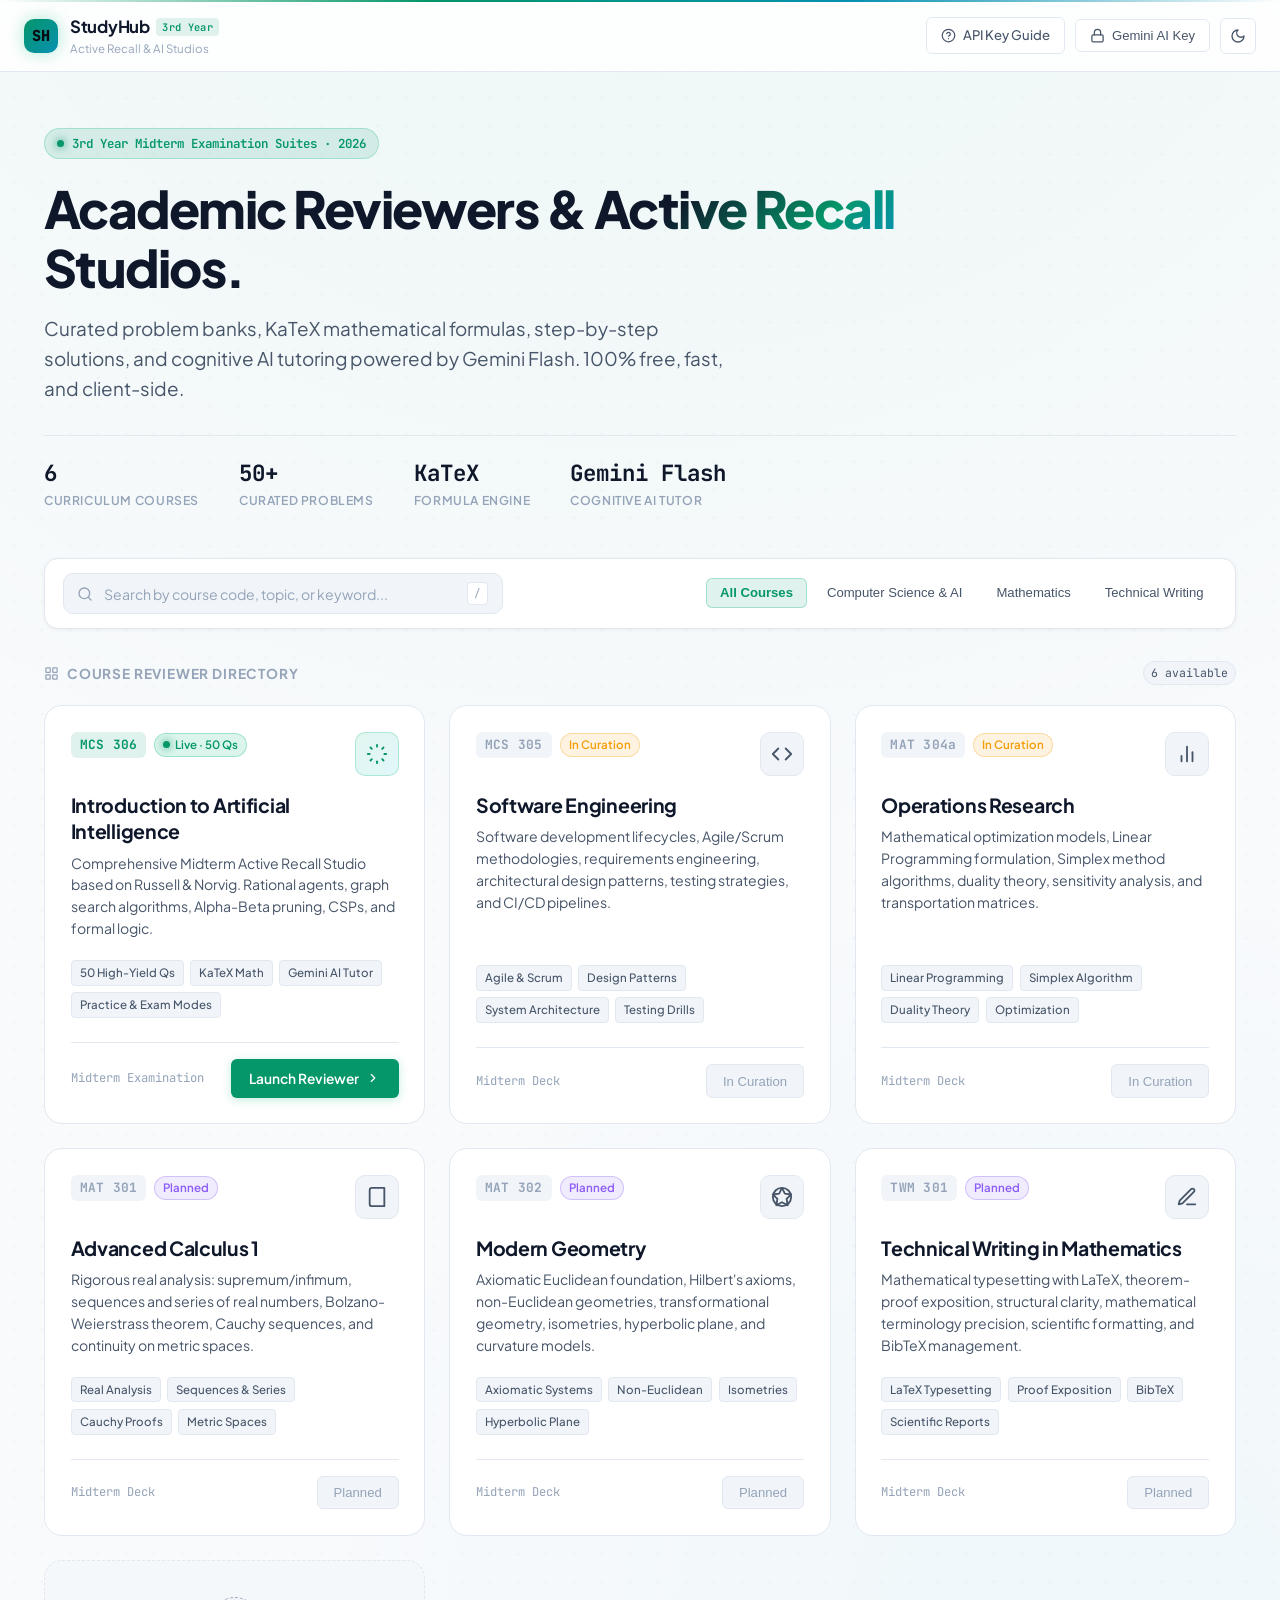
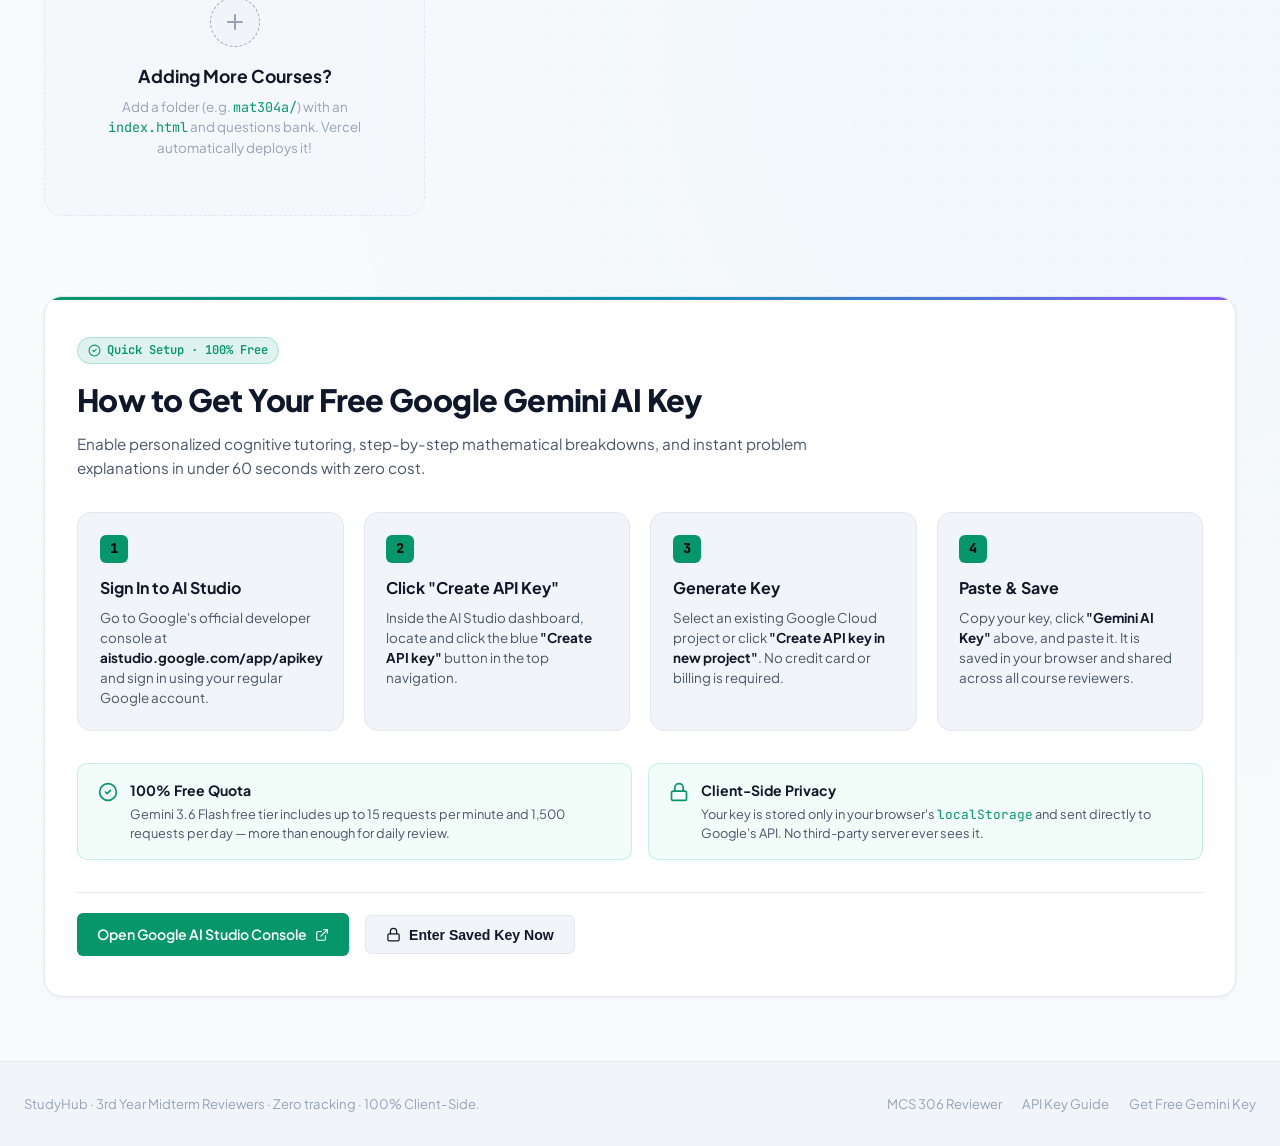
==== index.html @ da6b6a69 "feat: add Gemini API key guide to hub, update courses to MCS 305, MAT 304a, MAT 301, MAT 302, and TW" ====
<!DOCTYPE html>
<html lang="en">
<head>
  <meta charset="UTF-8">
  <meta name="viewport" content="width=device-width, initial-scale=1.0">
  <meta name="description" content="StudyHub — 3rd Year Academic Reviewers & Active Recall Studios. Curated question banks, KaTeX math typesetting, and AI study tutoring for university midterms.">
  <title>StudyHub · 3rd Year Midterm Reviewers & Active Recall Studios</title>

  <!-- Google Fonts Preconnect -->
  <link rel="preconnect" href="https://fonts.googleapis.com">
  <link rel="preconnect" href="https://fonts.gstatic.com" crossorigin>
  <link href="https://fonts.googleapis.com/css2?family=JetBrains+Mono:ital,wght@0,400;0,500;0,600;0,700;1,400&family=Plus+Jakarta+Sans:ital,wght@0,300;0,400;0,500;0,600;0,700;0,800;1,400;1,600&display=swap" rel="stylesheet">

  <!-- Hub Stylesheet -->
  <link rel="stylesheet" href="hub.css">
</head>
<body>

  <!-- Sticky Global Navigation -->
  <header class="site-header" role="banner">
    <div class="header-container">
      <a href="./" class="brand" aria-label="StudyHub Home">
        <div class="brand-icon">SH</div>
        <div class="brand-info">
          <span class="brand-name">
            StudyHub
            <span class="brand-tag">3rd Year</span>
          </span>
          <span class="brand-sub">Active Recall &amp; AI Studios</span>
        </div>
      </a>

      <div class="header-actions">
        <a href="#api-guide" class="btn-header" title="How to get a free Google Gemini API Key">
          <svg width="15" height="15" viewBox="0 0 24 24" fill="none" stroke="currentColor" stroke-width="2" stroke-linecap="round" stroke-linejoin="round" aria-hidden="true"><circle cx="12" cy="12" r="10"/><path d="M9.09 9a3 3 0 0 1 5.83 1c0 2-3 3-3 3"/><line x1="12" y1="17" x2="12.01" y2="17"/></svg>
          <span>API Key Guide</span>
        </a>

        <button type="button" id="btn-open-api-modal" class="btn-header" title="Configure Gemini AI Key">
          <svg width="15" height="15" viewBox="0 0 24 24" fill="none" stroke="currentColor" stroke-width="2" stroke-linecap="round" stroke-linejoin="round" aria-hidden="true"><rect width="18" height="11" x="3" y="11" rx="2" ry="2"/><path d="M7 11V7a5 5 0 0 1 10 0v4"/></svg>
          <span>Gemini AI Key</span>
        </button>

        <button type="button" id="btn-theme-toggle" class="theme-toggle-btn" aria-label="Toggle visual theme" title="Toggle visual theme">
          <svg class="icon-sun" width="16" height="16" viewBox="0 0 24 24" fill="none" stroke="currentColor" stroke-width="2" stroke-linecap="round" stroke-linejoin="round" aria-hidden="true">
            <circle cx="12" cy="12" r="4"/><path d="M12 2v2"/><path d="M12 20v2"/><path d="m4.93 4.93 1.41 1.41"/><path d="m17.66 17.66 1.41 1.41"/><path d="M2 12h2"/><path d="M20 12h2"/><path d="m6.34 17.66-1.41 1.41"/><path d="m19.07 4.93-1.41 1.41"/>
          </svg>
          <svg class="icon-moon" width="16" height="16" viewBox="0 0 24 24" fill="none" stroke="currentColor" stroke-width="2" stroke-linecap="round" stroke-linejoin="round" aria-hidden="true">
            <path d="M12 3a6 6 0 0 0 9 9 9 9 0 1 1-9-9Z"/>
          </svg>
        </button>
      </div>
    </div>
  </header>

  <!-- Hero Section -->
  <section class="hero-section" aria-labelledby="hero-heading">
    <div class="hero-banner">
      <span class="pulse-dot" aria-hidden="true"></span>
      <span>3rd Year Midterm Examination Suites · 2026</span>
    </div>
    <h1 id="hero-heading" class="hero-title">
      Academic Reviewers &amp; <span class="gradient-text">Active Recall</span> Studios.
    </h1>
    <p class="hero-subtitle">
      Curated problem banks, KaTeX mathematical formulas, step-by-step solutions, and cognitive AI tutoring powered by Gemini Flash. 100% free, fast, and client-side.
    </p>

    <!-- Metrics Strip -->
    <div class="metrics-strip">
      <div class="metric-item">
        <span class="metric-value">6</span>
        <span class="metric-label">Curriculum Courses</span>
      </div>
      <div class="metric-item">
        <span class="metric-value">50+</span>
        <span class="metric-label">Curated Problems</span>
      </div>
      <div class="metric-item">
        <span class="metric-value">KaTeX</span>
        <span class="metric-label">Formula Engine</span>
      </div>
      <div class="metric-item">
        <span class="metric-value">Gemini Flash</span>
        <span class="metric-label">Cognitive AI Tutor</span>
      </div>
    </div>
  </section>

  <!-- Search & Category Filter Toolbar -->
  <section class="toolbar-section" aria-label="Search and filter courses">
    <div class="toolbar-card">
      <div class="search-box">
        <svg class="search-icon" width="16" height="16" viewBox="0 0 24 24" fill="none" stroke="currentColor" stroke-width="2" stroke-linecap="round" stroke-linejoin="round" aria-hidden="true"><circle cx="11" cy="11" r="8"/><path d="m21 21-4.3-4.3"/></svg>
        <input type="text" id="hub-search-input" class="search-input" placeholder="Search by course code, topic, or keyword..." aria-label="Search reviewers">
        <kbd class="search-shortcut" title="Press / to focus search">/</kbd>
      </div>

      <div class="category-pills" role="tablist" aria-label="Filter courses by curriculum">
        <button type="button" class="category-btn active" data-category="all">All Courses</button>
        <button type="button" class="category-btn" data-category="cs">Computer Science &amp; AI</button>
        <button type="button" class="category-btn" data-category="math">Mathematics</button>
        <button type="button" class="category-btn" data-category="writing">Technical Writing</button>
      </div>
    </div>
  </section>

  <!-- Courses Grid Section -->
  <main class="courses-section" id="courses-container" aria-label="Course Reviewers">
    <div class="section-label-row">
      <span class="section-label">
        <svg width="15" height="15" viewBox="0 0 24 24" fill="none" stroke="currentColor" stroke-width="2" stroke-linecap="round" stroke-linejoin="round" aria-hidden="true"><rect width="7" height="7" x="3" y="3" rx="1"/><rect width="7" height="7" x="14" y="3" rx="1"/><rect width="7" height="7" x="14" y="14" rx="1"/><rect width="7" height="7" x="3" y="14" rx="1"/></svg>
        Course Reviewer Directory
      </span>
      <span id="visible-courses-count" class="course-count-badge">6 available</span>
    </div>

    <div class="courses-grid">
      
      <!-- Card 1: MCS 306 (LIVE & READY) -->
      <article class="course-card active-course" 
               data-course-id="mcs306" 
               data-code="MCS 306" 
               data-title="Introduction to Artificial Intelligence" 
               data-tags="ai agents search heuristics alpha-beta adversarial csp logic proposition first-order resolution katex gemini flash" 
               data-category="cs">
        <div class="card-top">
          <div class="course-badge-wrap">
            <span class="course-code-pill">MCS 306</span>
            <span class="status-badge live">
              <span class="pulse-dot" aria-hidden="true"></span>
              Live · 50 Qs
            </span>
          </div>
          <div class="card-icon-box" aria-hidden="true">
            <svg width="22" height="22" viewBox="0 0 24 24" fill="none" stroke="currentColor" stroke-width="2" stroke-linecap="round" stroke-linejoin="round"><path d="M12 2v2"/><path d="M12 20v2"/><path d="m4.93 4.93 1.41 1.41"/><path d="m17.66 17.66 1.41 1.41"/><path d="M2 12h2"/><path d="M20 12h2"/><path d="m6.34 17.66-1.41 1.41"/><path d="m19.07 4.93-1.41 1.41"/></svg>
          </div>
        </div>

        <h2 class="card-title">Introduction to Artificial Intelligence</h2>
        <p class="card-desc">
          Comprehensive Midterm Active Recall Studio based on Russell &amp; Norvig. Rational agents, graph search algorithms, Alpha-Beta pruning, CSPs, and formal logic.
        </p>

        <div class="card-feature-tags">
          <span class="tag-pill">50 High-Yield Qs</span>
          <span class="tag-pill">KaTeX Math</span>
          <span class="tag-pill">Gemini AI Tutor</span>
          <span class="tag-pill">Practice &amp; Exam Modes</span>
        </div>

        <div class="card-footer">
          <span class="card-meta-stat">Midterm Examination</span>
          <a href="./mcs306/" class="btn-launch" title="Launch MCS 306 Midterm Reviewer">
            <span>Launch Reviewer</span>
            <svg width="14" height="14" viewBox="0 0 24 24" fill="none" stroke="currentColor" stroke-width="2" stroke-linecap="round" stroke-linejoin="round" aria-hidden="true"><path d="m9 18 6-6-6-6"/></svg>
          </a>
        </div>
      </article>

      <!-- Card 2: MCS 305 (IN CURATION) -->
      <article class="course-card" 
               data-course-id="mcs305" 
               data-code="MCS 305" 
               data-title="Software Engineering" 
               data-tags="software engineering agile scrum sdlc design patterns solid mvc clean architecture automated testing ci cd" 
               data-category="cs">
        <div class="card-top">
          <div class="course-badge-wrap">
            <span class="course-code-pill upcoming">MCS 305</span>
            <span class="status-badge in-progress">In Curation</span>
          </div>
          <div class="card-icon-box" aria-hidden="true">
            <svg width="22" height="22" viewBox="0 0 24 24" fill="none" stroke="currentColor" stroke-width="2" stroke-linecap="round" stroke-linejoin="round"><path d="M16 18l6-6-6-6"/><path d="M8 6l-6 6 6 6"/></svg>
          </div>
        </div>

        <h2 class="card-title">Software Engineering</h2>
        <p class="card-desc">
          Software development lifecycles, Agile/Scrum methodologies, requirements engineering, architectural design patterns, testing strategies, and CI/CD pipelines.
        </p>

        <div class="card-feature-tags">
          <span class="tag-pill">Agile &amp; Scrum</span>
          <span class="tag-pill">Design Patterns</span>
          <span class="tag-pill">System Architecture</span>
          <span class="tag-pill">Testing Drills</span>
        </div>

        <div class="card-footer">
          <span class="card-meta-stat">Midterm Deck</span>
          <button type="button" class="btn-disabled" disabled aria-disabled="true">
            <span>In Curation</span>
          </button>
        </div>
      </article>

      <!-- Card 3: MAT 304a (IN CURATION) -->
      <article class="course-card" 
               data-course-id="mat304a" 
               data-code="MAT 304a" 
               data-title="Operations Research" 
               data-tags="operations research linear programming simplex method duality sensitivity analysis transportation assignment optimization" 
               data-category="math">
        <div class="card-top">
          <div class="course-badge-wrap">
            <span class="course-code-pill upcoming">MAT 304a</span>
            <span class="status-badge in-progress">In Curation</span>
          </div>
          <div class="card-icon-box" aria-hidden="true">
            <svg width="22" height="22" viewBox="0 0 24 24" fill="none" stroke="currentColor" stroke-width="2" stroke-linecap="round" stroke-linejoin="round"><line x1="18" y1="20" x2="18" y2="10"/><line x1="12" y1="20" x2="12" y2="4"/><line x1="6" y1="20" x2="6" y2="14"/></svg>
          </div>
        </div>

        <h2 class="card-title">Operations Research</h2>
        <p class="card-desc">
          Mathematical optimization models, Linear Programming formulation, Simplex method algorithms, duality theory, sensitivity analysis, and transportation matrices.
        </p>

        <div class="card-feature-tags">
          <span class="tag-pill">Linear Programming</span>
          <span class="tag-pill">Simplex Algorithm</span>
          <span class="tag-pill">Duality Theory</span>
          <span class="tag-pill">Optimization</span>
        </div>

        <div class="card-footer">
          <span class="card-meta-stat">Midterm Deck</span>
          <button type="button" class="btn-disabled" disabled aria-disabled="true">
            <span>In Curation</span>
          </button>
        </div>
      </article>

      <!-- Card 4: MAT 301 (PLANNED) -->
      <article class="course-card" 
               data-course-id="mat301" 
               data-code="MAT 301" 
               data-title="Advanced Calculus 1" 
               data-tags="advanced calculus real analysis sequences series supremum infimum bolzano weierstrass cauchy limits continuity metric spaces" 
               data-category="math">
        <div class="card-top">
          <div class="course-badge-wrap">
            <span class="course-code-pill upcoming">MAT 301</span>
            <span class="status-badge planned">Planned</span>
          </div>
          <div class="card-icon-box" aria-hidden="true">
            <svg width="22" height="22" viewBox="0 0 24 24" fill="none" stroke="currentColor" stroke-width="2" stroke-linecap="round" stroke-linejoin="round"><path d="M4 19.5v-15A2.5 2.5 0 0 1 6.5 2H20v20H6.5a2.5 2.5 0 0 1-2.5-2.5Z"/></svg>
          </div>
        </div>

        <h2 class="card-title">Advanced Calculus 1</h2>
        <p class="card-desc">
          Rigorous real analysis: supremum/infimum, sequences and series of real numbers, Bolzano-Weierstrass theorem, Cauchy sequences, and continuity on metric spaces.
        </p>

        <div class="card-feature-tags">
          <span class="tag-pill">Real Analysis</span>
          <span class="tag-pill">Sequences &amp; Series</span>
          <span class="tag-pill">Cauchy Proofs</span>
          <span class="tag-pill">Metric Spaces</span>
        </div>

        <div class="card-footer">
          <span class="card-meta-stat">Midterm Deck</span>
          <button type="button" class="btn-disabled" disabled aria-disabled="true">
            <span>Planned</span>
          </button>
        </div>
      </article>

      <!-- Card 5: MAT 302 (PLANNED) -->
      <article class="course-card" 
               data-course-id="mat302" 
               data-code="MAT 302" 
               data-title="Modern Geometry" 
               data-tags="modern geometry euclidean non-euclidean hilbert axioms isometries transformational geometry hyperbolic curvature" 
               data-category="math">
        <div class="card-top">
          <div class="course-badge-wrap">
            <span class="course-code-pill upcoming">MAT 302</span>
            <span class="status-badge planned">Planned</span>
          </div>
          <div class="card-icon-box" aria-hidden="true">
            <svg width="22" height="22" viewBox="0 0 24 24" fill="none" stroke="currentColor" stroke-width="2" stroke-linecap="round" stroke-linejoin="round"><circle cx="12" cy="12" r="10"/><polygon points="12 2 15.09 8.26 22 9.27 17 14.14 18.18 21.02 12 17.77 5.82 21.02 7 14.14 2 9.27 8.91 8.26 12 2"/></svg>
          </div>
        </div>

        <h2 class="card-title">Modern Geometry</h2>
        <p class="card-desc">
          Axiomatic Euclidean foundation, Hilbert's axioms, non-Euclidean geometries, transformational geometry, isometries, hyperbolic plane, and curvature models.
        </p>

        <div class="card-feature-tags">
          <span class="tag-pill">Axiomatic Systems</span>
          <span class="tag-pill">Non-Euclidean</span>
          <span class="tag-pill">Isometries</span>
          <span class="tag-pill">Hyperbolic Plane</span>
        </div>

        <div class="card-footer">
          <span class="card-meta-stat">Midterm Deck</span>
          <button type="button" class="btn-disabled" disabled aria-disabled="true">
            <span>Planned</span>
          </button>
        </div>
      </article>

      <!-- Card 6: TWM 301 (PLANNED) -->
      <article class="course-card" 
               data-course-id="twm301" 
               data-code="TWM 301" 
               data-title="Technical Writing in Mathematics" 
               data-tags="technical writing mathematics latex typesetting bibtex theorem lemma proofs academic publishing scientific papers" 
               data-category="writing">
        <div class="card-top">
          <div class="course-badge-wrap">
            <span class="course-code-pill upcoming">TWM 301</span>
            <span class="status-badge planned">Planned</span>
          </div>
          <div class="card-icon-box" aria-hidden="true">
            <svg width="22" height="22" viewBox="0 0 24 24" fill="none" stroke="currentColor" stroke-width="2" stroke-linecap="round" stroke-linejoin="round"><path d="M12 20h9"/><path d="M16.5 3.5a2.121 2.121 0 0 1 3 3L7 19l-4 1 1-4L16.5 3.5z"/></svg>
          </div>
        </div>

        <h2 class="card-title">Technical Writing in Mathematics</h2>
        <p class="card-desc">
          Mathematical typesetting with LaTeX, theorem-proof exposition, structural clarity, mathematical terminology precision, scientific formatting, and BibTeX management.
        </p>

        <div class="card-feature-tags">
          <span class="tag-pill">LaTeX Typesetting</span>
          <span class="tag-pill">Proof Exposition</span>
          <span class="tag-pill">BibTeX</span>
          <span class="tag-pill">Scientific Reports</span>
        </div>

        <div class="card-footer">
          <span class="card-meta-stat">Midterm Deck</span>
          <button type="button" class="btn-disabled" disabled aria-disabled="true">
            <span>Planned</span>
          </button>
        </div>
      </article>

      <!-- Card 7: Add Course helper -->
      <aside class="course-card contribute-card" aria-label="Add courses information">
        <div class="contribute-icon">
          <svg width="24" height="24" viewBox="0 0 24 24" fill="none" stroke="currentColor" stroke-width="2" stroke-linecap="round" stroke-linejoin="round" aria-hidden="true"><path d="M12 5v14"/><path d="M5 12h14"/></svg>
        </div>
        <h2 class="contribute-title">Adding More Courses?</h2>
        <p class="contribute-text">
          Add a folder (e.g. <code style="font-family: var(--font-mono); color: var(--accent-teal);">mat304a/</code>) with an <code style="font-family: var(--font-mono); color: var(--accent-teal);">index.html</code> and questions bank. Vercel automatically deploys it!
        </p>
      </aside>

    </div>
  </main>

  <!-- ======================================================================
       API Key Guide Section on Hub
       ====================================================================== -->
  <section class="api-guide-section" id="api-guide" aria-labelledby="api-guide-heading">
    <div class="guide-banner-card">
      <div class="guide-header-block">
        <span class="guide-badge-pill">
          <svg width="13" height="13" viewBox="0 0 24 24" fill="none" stroke="currentColor" stroke-width="2" stroke-linecap="round" stroke-linejoin="round" aria-hidden="true"><circle cx="12" cy="12" r="10"/><path d="m9 12 2 2 4-4"/></svg>
          Quick Setup · 100% Free
        </span>
        <h2 id="api-guide-heading" class="guide-title">
          How to Get Your Free Google Gemini AI Key
        </h2>
        <p class="guide-subtitle">
          Enable personalized cognitive tutoring, step-by-step mathematical breakdowns, and instant problem explanations in under 60 seconds with zero cost.
        </p>
      </div>

      <!-- Step Cards Grid -->
      <div class="guide-steps-grid">
        <div class="guide-step-card">
          <div class="guide-step-num">1</div>
          <h3 class="guide-step-heading">Sign In to AI Studio</h3>
          <p class="guide-step-desc">
            Go to Google's official developer console at <strong>aistudio.google.com/app/apikey</strong> and sign in using your regular Google account.
          </p>
        </div>

        <div class="guide-step-card">
          <div class="guide-step-num">2</div>
          <h3 class="guide-step-heading">Click "Create API Key"</h3>
          <p class="guide-step-desc">
            Inside the AI Studio dashboard, locate and click the blue <strong>"Create API key"</strong> button in the top navigation.
          </p>
        </div>

        <div class="guide-step-card">
          <div class="guide-step-num">3</div>
          <h3 class="guide-step-heading">Generate Key</h3>
          <p class="guide-step-desc">
            Select an existing Google Cloud project or click <strong>"Create API key in new project"</strong>. No credit card or billing is required.
          </p>
        </div>

        <div class="guide-step-card">
          <div class="guide-step-num">4</div>
          <h3 class="guide-step-heading">Paste &amp; Save</h3>
          <p class="guide-step-desc">
            Copy your key, click <strong>"Gemini AI Key"</strong> above, and paste it. It is saved in your browser and shared across all course reviewers.
          </p>
        </div>
      </div>

      <!-- Informational Callouts -->
      <div class="guide-callouts-grid">
        <div class="guide-callout-card">
          <div class="guide-callout-icon">
            <svg width="20" height="20" viewBox="0 0 24 24" fill="none" stroke="currentColor" stroke-width="2" stroke-linecap="round" stroke-linejoin="round" aria-hidden="true"><circle cx="12" cy="12" r="10"/><path d="m9 12 2 2 4-4"/></svg>
          </div>
          <div>
            <div class="guide-callout-title">100% Free Quota</div>
            <div class="guide-callout-text">Gemini 3.6 Flash free tier includes up to 15 requests per minute and 1,500 requests per day — more than enough for daily review.</div>
          </div>
        </div>

        <div class="guide-callout-card">
          <div class="guide-callout-icon">
            <svg width="20" height="20" viewBox="0 0 24 24" fill="none" stroke="currentColor" stroke-width="2" stroke-linecap="round" stroke-linejoin="round" aria-hidden="true"><rect width="18" height="11" x="3" y="11" rx="2" ry="2"/><path d="M7 11V7a5 5 0 0 1 10 0v4"/></svg>
          </div>
          <div>
            <div class="guide-callout-title">Client-Side Privacy</div>
            <div class="guide-callout-text">Your key is stored only in your browser's <code style="font-family: var(--font-mono); color: var(--accent-teal);">localStorage</code> and sent directly to Google's API. No third-party server ever sees it.</div>
          </div>
        </div>
      </div>

      <!-- Action Buttons -->
      <div class="guide-footer-actions">
        <a href="https://aistudio.google.com/app/apikey" target="_blank" rel="noopener noreferrer" class="btn-guide-primary">
          <span>Open Google AI Studio Console</span>
          <svg width="14" height="14" viewBox="0 0 24 24" fill="none" stroke="currentColor" stroke-width="2" stroke-linecap="round" stroke-linejoin="round" aria-hidden="true"><path d="M18 13v6a2 2 0 0 1-2 2H5a2 2 0 0 1-2-2V8a2 2 0 0 1 2-2h6"/><polyline points="15 3 21 3 21 9"/><line x1="10" y1="14" x2="21" y2="3"/></svg>
        </a>
        <button type="button" id="btn-open-api-from-guide" class="btn-guide-secondary">
          <svg width="15" height="15" viewBox="0 0 24 24" fill="none" stroke="currentColor" stroke-width="2" stroke-linecap="round" stroke-linejoin="round" aria-hidden="true"><rect width="18" height="11" x="3" y="11" rx="2" ry="2"/><path d="M7 11V7a5 5 0 0 1 10 0v4"/></svg>
          <span>Enter Saved Key Now</span>
        </button>
      </div>
    </div>
  </section>

  <!-- Shared Gemini API Key Modal -->
  <div id="api-setup-modal" class="modal-backdrop" role="dialog" aria-modal="true" aria-labelledby="modal-api-title" aria-hidden="true">
    <div class="modal-card">
      <div class="modal-header">
        <h3 id="modal-api-title" class="modal-title">
          <svg width="18" height="18" viewBox="0 0 24 24" fill="none" stroke="currentColor" stroke-width="2" stroke-linecap="round" stroke-linejoin="round" aria-hidden="true"><rect width="18" height="11" x="3" y="11" rx="2" ry="2"/><path d="M7 11V7a5 5 0 0 1 10 0v4"/></svg>
          Google Gemini AI Key Setup
        </h3>
        <button type="button" id="btn-close-api-modal" class="modal-close-btn" aria-label="Close modal">
          <svg width="18" height="18" viewBox="0 0 24 24" fill="none" stroke="currentColor" stroke-width="2" stroke-linecap="round" stroke-linejoin="round" aria-hidden="true"><path d="M18 6 6 18"/><path d="m6 6 12 12"/></svg>
        </button>
      </div>

      <div class="modal-body">
        <p>
          Configure your free Google Gemini API key once. It will be saved securely in your browser's local storage and used across all course reviewers on this site.
        </p>

        <div class="modal-note-box">
          <div class="modal-note-title">
            <svg width="15" height="15" viewBox="0 0 24 24" fill="none" stroke="currentColor" stroke-width="2" stroke-linecap="round" stroke-linejoin="round" aria-hidden="true"><path d="M12 2v20"/><path d="M17 5H9.5a3.5 3.5 0 0 0 0 7h5a3.5 3.5 0 0 1 0 7H6"/></svg>
            100% Free &amp; Client-Side
          </div>
          <p>
            Generate your free key in under a minute at <a href="https://aistudio.google.com/app/apikey" target="_blank" rel="noopener noreferrer" style="color: var(--accent-teal); text-decoration: underline;">Google AI Studio</a>. No credit card required. Free tier includes 1,500 requests per day.
          </p>
        </div>

        <div class="api-input-wrap">
          <label for="hub-api-key-input" class="api-label">Gemini API Key</label>
          <div class="api-field">
            <input type="password" id="hub-api-key-input" class="api-input" placeholder="Paste your Gemini API key..." autocomplete="off" spellcheck="false">
            <button type="button" id="btn-save-hub-key" class="btn-save-key">Save Key</button>
          </div>
        </div>
      </div>
    </div>
  </div>

  <!-- Toast Notification Container -->
  <div id="toast-container" class="toast-container" aria-live="polite" aria-atomic="true"></div>

  <!-- Hub Footer -->
  <footer class="site-footer" role="contentinfo">
    <div class="footer-container">
      <p class="footer-credits">
        StudyHub &middot; 3rd Year Midterm Reviewers &middot; Zero tracking &middot; 100% Client-Side.
      </p>
      <nav class="footer-links" aria-label="Footer Links">
        <a href="./mcs306/" class="footer-link">MCS 306 Reviewer</a>
        <a href="#api-guide" class="footer-link">API Key Guide</a>
        <a href="https://aistudio.google.com/app/apikey" target="_blank" rel="noopener noreferrer" class="footer-link">Get Free Gemini Key</a>
      </nav>
    </div>
  </footer>

  <!-- Hub Scripts -->
  <script src="hub.js"></script>
</body>
</html>
---- hub.css ----
/* ==========================================================================
   Academic Reviewer Hub — Design System & Stylesheet
   Architecture: Multi-Course Active Recall Portal
   Typography: Plus Jakarta Sans (UI) + JetBrains Mono (Codes & Metrics)
   ========================================================================== */

@import url('https://fonts.googleapis.com/css2?family=JetBrains+Mono:ital,wght@0,400;0,500;0,600;0,700;1,400&family=Plus+Jakarta+Sans:ital,wght@0,300;0,400;0,500;0,600;0,700;0,800;1,400;1,600&display=swap');

:root {
  /* Dark Theme (Default) */
  --bg-primary: #070A10;
  --bg-secondary: #0C101A;
  --surface-card: #0E1422;
  --surface-subtle: #131B2E;
  --surface-hover: #18233A;
  --surface-elevated: #162035;
  --surface-modal: #0E1422;
  
  --border-subtle: rgba(255, 255, 255, 0.08);
  --border-hover: rgba(16, 185, 129, 0.35);
  --border-active: #10B981;

  --text-primary: #F1F5F9;
  --text-secondary: #94A3B8;
  --text-muted: #64748B;
  --text-inverse: #070A10;

  --accent-teal: #10B981;
  --accent-teal-hover: #059669;
  --accent-teal-light: rgba(16, 185, 129, 0.12);
  --accent-cyan: #06B6D4;
  --accent-cyan-light: rgba(6, 182, 212, 0.12);
  --accent-amber: #F59E0B;
  --accent-amber-light: rgba(245, 158, 11, 0.12);
  --accent-purple: #8B5CF6;
  --accent-purple-light: rgba(139, 92, 246, 0.12);

  --font-body: 'Plus Jakarta Sans', system-ui, -apple-system, sans-serif;
  --font-mono: 'JetBrains Mono', monospace;

  --shadow-sm: 0 2px 8px rgba(0, 0, 0, 0.25);
  --shadow-md: 0 8px 24px rgba(0, 0, 0, 0.35);
  --shadow-lg: 0 16px 40px rgba(0, 0, 0, 0.45);
  --shadow-glow: 0 0 32px rgba(16, 185, 129, 0.18);

  --radius-sm: 6px;
  --radius-md: 10px;
  --radius-lg: 14px;
  --radius-xl: 18px;
  --radius-full: 9999px;

  --transition-fast: 150ms cubic-bezier(0.16, 1, 0.3, 1);
  --transition-normal: 240ms cubic-bezier(0.16, 1, 0.3, 1);
}

[data-theme="light"] {
  --bg-primary: #F8FAFC;
  --bg-secondary: #F1F5F9;
  --surface-card: #FFFFFF;
  --surface-subtle: #F1F5F9;
  --surface-hover: #E2E8F0;
  --surface-elevated: #FFFFFF;
  --surface-modal: #FFFFFF;

  --border-subtle: #E2E8F0;
  --border-hover: rgba(16, 185, 129, 0.5);
  --border-active: #059669;

  --text-primary: #0F172A;
  --text-secondary: #475569;
  --text-muted: #94A3B8;
  --text-inverse: #FFFFFF;

  --accent-teal: #059669;
  --accent-teal-hover: #047857;
  --accent-teal-light: rgba(5, 150, 105, 0.12);
  --accent-cyan: #0891B2;
  --accent-cyan-light: rgba(8, 145, 178, 0.12);

  --shadow-sm: 0 1px 4px rgba(0, 0, 0, 0.05);
  --shadow-md: 0 6px 18px rgba(15, 23, 42, 0.08);
  --shadow-lg: 0 16px 36px rgba(15, 23, 42, 0.12);
  --shadow-glow: 0 0 24px rgba(5, 150, 105, 0.12);
}

/* ==========================================================================
   Base Reset & Body
   ========================================================================== */
*, *::before, *::after {
  box-sizing: border-box;
  margin: 0;
  padding: 0;
}

html {
  font-size: 16px;
  scroll-behavior: smooth;
  -webkit-font-smoothing: antialiased;
  -moz-osx-font-smoothing: grayscale;
}

body {
  background-color: var(--bg-primary);
  color: var(--text-primary);
  font-family: var(--font-body);
  line-height: 1.55;
  min-height: 100vh;
  min-height: 100dvh;
  display: flex;
  flex-direction: column;
  position: relative;
  overflow-x: hidden;
  background-image: 
    radial-gradient(circle at 50% -15%, rgba(16, 185, 129, 0.07) 0%, transparent 40%),
    radial-gradient(circle at 85% 60%, rgba(6, 182, 212, 0.05) 0%, transparent 40%),
    radial-gradient(rgba(255, 255, 255, 0.035) 1px, transparent 1px);
  background-size: 100% 100%, 100% 100%, 28px 28px;
}

[data-theme="light"] body {
  background-image: 
    radial-gradient(circle at 50% -15%, rgba(16, 185, 129, 0.06) 0%, transparent 40%),
    radial-gradient(circle at 85% 60%, rgba(6, 182, 212, 0.04) 0%, transparent 40%),
    radial-gradient(rgba(15, 23, 42, 0.03) 1px, transparent 1px);
}

body::before {
  content: '';
  position: fixed;
  top: 0;
  left: 0;
  right: 0;
  height: 2px;
  background: linear-gradient(90deg, transparent, var(--accent-teal), var(--accent-cyan), transparent);
  z-index: 1000;
}

/* ==========================================================================
   Header & Navigation
   ========================================================================== */
.site-header {
  position: sticky;
  top: 0;
  z-index: 100;
  background: rgba(7, 10, 16, 0.82);
  backdrop-filter: blur(14px);
  -webkit-backdrop-filter: blur(14px);
  border-bottom: 1px solid var(--border-subtle);
  padding: 0.85rem 1.5rem;
  transition: background var(--transition-normal), border-color var(--transition-normal);
}

[data-theme="light"] .site-header {
  background: rgba(255, 255, 255, 0.85);
}

.header-container {
  max-width: 1240px;
  margin: 0 auto;
  display: flex;
  align-items: center;
  justify-content: space-between;
  gap: 1rem;
}

.brand {
  display: flex;
  align-items: center;
  gap: 0.75rem;
  text-decoration: none;
  color: var(--text-primary);
}

.brand-icon {
  width: 34px;
  height: 34px;
  border-radius: var(--radius-md);
  background: linear-gradient(135deg, var(--accent-teal), var(--accent-cyan));
  display: flex;
  align-items: center;
  justify-content: center;
  color: #070A10;
  font-weight: 800;
  font-family: var(--font-mono);
  font-size: 0.95rem;
  box-shadow: 0 0 16px rgba(16, 185, 129, 0.35);
  flex-shrink: 0;
}

.brand-info {
  display: flex;
  flex-direction: column;
}

.brand-name {
  font-weight: 700;
  font-size: 1.05rem;
  letter-spacing: -0.015em;
  display: flex;
  align-items: center;
  gap: 0.4rem;
}

.brand-tag {
  font-family: var(--font-mono);
  font-size: 0.65rem;
  padding: 1px 6px;
  border-radius: 4px;
  background: var(--accent-teal-light);
  color: var(--accent-teal);
  font-weight: 600;
  letter-spacing: 0.03em;
}

.brand-sub {
  font-size: 0.72rem;
  color: var(--text-muted);
}

.header-actions {
  display: flex;
  align-items: center;
  gap: 0.65rem;
}

.btn-header {
  display: inline-flex;
  align-items: center;
  gap: 0.45rem;
  padding: 0.48rem 0.85rem;
  border-radius: var(--radius-sm);
  background: var(--surface-card);
  border: 1px solid var(--border-subtle);
  color: var(--text-secondary);
  font-size: 0.82rem;
  font-weight: 500;
  cursor: pointer;
  transition: all var(--transition-fast);
  text-decoration: none;
}

.btn-header:hover {
  background: var(--surface-subtle);
  color: var(--text-primary);
  border-color: var(--border-hover);
}

.theme-toggle-btn {
  width: 36px;
  height: 36px;
  border-radius: var(--radius-sm);
  background: var(--surface-card);
  border: 1px solid var(--border-subtle);
  color: var(--text-secondary);
  display: flex;
  align-items: center;
  justify-content: center;
  cursor: pointer;
  transition: all var(--transition-fast);
}

.theme-toggle-btn:hover {
  color: var(--text-primary);
  border-color: var(--accent-teal);
}

.theme-toggle-btn .icon-moon {
  display: none;
}
.theme-toggle-btn .icon-sun {
  display: block;
}
[data-theme="light"] .theme-toggle-btn .icon-sun {
  display: none;
}
[data-theme="light"] .theme-toggle-btn .icon-moon {
  display: block;
}

/* ==========================================================================
   Hero Section
   ========================================================================== */
.hero-section {
  padding: 3.5rem 1.5rem 2rem;
  max-width: 1240px;
  margin: 0 auto;
  width: 100%;
}

.hero-banner {
  display: inline-flex;
  align-items: center;
  gap: 0.5rem;
  padding: 0.3rem 0.75rem;
  border-radius: var(--radius-full);
  background: var(--accent-teal-light);
  border: 1px solid rgba(16, 185, 129, 0.25);
  color: var(--accent-teal);
  font-size: 0.78rem;
  font-family: var(--font-mono);
  font-weight: 600;
  margin-bottom: 1.25rem;
}

.pulse-dot {
  width: 7px;
  height: 7px;
  border-radius: 50%;
  background: var(--accent-teal);
  box-shadow: 0 0 8px var(--accent-teal);
  animation: pulse-ring 2s cubic-bezier(0.455, 0.03, 0.515, 0.955) infinite;
}

@keyframes pulse-ring {
  0% { transform: scale(0.95); box-shadow: 0 0 0 0 rgba(16, 185, 129, 0.6); }
  70% { transform: scale(1); box-shadow: 0 0 0 6px rgba(16, 185, 129, 0); }
  100% { transform: scale(0.95); box-shadow: 0 0 0 0 rgba(16, 185, 129, 0); }
}

.hero-title {
  font-size: clamp(2rem, 4vw, 3.25rem);
  font-weight: 800;
  line-height: 1.15;
  letter-spacing: -0.03em;
  margin-bottom: 1rem;
  max-width: 860px;
}

.hero-title .gradient-text {
  background: linear-gradient(135deg, #F1F5F9 20%, var(--accent-teal) 70%, var(--accent-cyan) 100%);
  -webkit-background-clip: text;
  -webkit-text-fill-color: transparent;
}

[data-theme="light"] .hero-title .gradient-text {
  background: linear-gradient(135deg, #0F172A 30%, #059669 75%, #0891B2 100%);
  -webkit-background-clip: text;
  -webkit-text-fill-color: transparent;
}

.hero-subtitle {
  font-size: clamp(1rem, 1.6vw, 1.18rem);
  color: var(--text-secondary);
  line-height: 1.6;
  max-width: 680px;
  margin-bottom: 2rem;
}

/* Quick Metrics Bar */
.metrics-strip {
  display: flex;
  flex-wrap: wrap;
  gap: 1.5rem 2.5rem;
  padding-top: 1.25rem;
  border-top: 1px solid var(--border-subtle);
}

.metric-item {
  display: flex;
  flex-direction: column;
}

.metric-value {
  font-family: var(--font-mono);
  font-size: 1.4rem;
  font-weight: 700;
  color: var(--text-primary);
  display: flex;
  align-items: center;
  gap: 0.35rem;
}

.metric-label {
  font-size: 0.76rem;
  color: var(--text-muted);
  text-transform: uppercase;
  letter-spacing: 0.05em;
  font-weight: 600;
}

/* ==========================================================================
   Filter & Search Toolbar
   ========================================================================== */
.toolbar-section {
  max-width: 1240px;
  margin: 0 auto;
  padding: 1rem 1.5rem 1.5rem;
  width: 100%;
}

.toolbar-card {
  display: flex;
  flex-direction: column;
  gap: 1rem;
  background: var(--surface-card);
  border: 1px solid var(--border-subtle);
  border-radius: var(--radius-lg);
  padding: 0.9rem 1.1rem;
  box-shadow: var(--shadow-sm);
}

@media (min-width: 768px) {
  .toolbar-card {
    flex-direction: row;
    align-items: center;
    justify-content: space-between;
  }
}

.search-box {
  display: flex;
  align-items: center;
  gap: 0.65rem;
  background: var(--surface-subtle);
  border: 1px solid var(--border-subtle);
  border-radius: var(--radius-md);
  padding: 0.5rem 0.85rem;
  flex: 1;
  max-width: 440px;
  transition: border-color var(--transition-fast), box-shadow var(--transition-fast);
}

.search-box:focus-within {
  border-color: var(--accent-teal);
  box-shadow: 0 0 0 2px var(--accent-teal-light);
}

.search-icon {
  color: var(--text-muted);
  flex-shrink: 0;
}

.search-input {
  background: transparent;
  border: none;
  outline: none;
  color: var(--text-primary);
  font-family: var(--font-body);
  font-size: 0.88rem;
  width: 100%;
}

.search-input::placeholder {
  color: var(--text-muted);
}

.search-shortcut {
  font-family: var(--font-mono);
  font-size: 0.68rem;
  padding: 2px 6px;
  border-radius: 4px;
  background: var(--surface-card);
  border: 1px solid var(--border-subtle);
  color: var(--text-muted);
}

.category-pills {
  display: flex;
  align-items: center;
  gap: 0.4rem;
  overflow-x: auto;
  padding-bottom: 2px;
}

.category-btn {
  padding: 0.4rem 0.8rem;
  border-radius: var(--radius-sm);
  background: transparent;
  border: 1px solid transparent;
  color: var(--text-secondary);
  font-size: 0.82rem;
  font-weight: 500;
  cursor: pointer;
  white-space: nowrap;
  transition: all var(--transition-fast);
}

.category-btn:hover {
  color: var(--text-primary);
  background: var(--surface-subtle);
}

.category-btn.active {
  background: var(--accent-teal-light);
  color: var(--accent-teal);
  border-color: rgba(16, 185, 129, 0.3);
  font-weight: 600;
}

/* ==========================================================================
   Courses Grid
   ========================================================================== */
.courses-section {
  max-width: 1240px;
  margin: 0 auto;
  padding: 0.5rem 1.5rem 4rem;
  width: 100%;
  flex: 1;
}

.section-label-row {
  display: flex;
  align-items: center;
  justify-content: space-between;
  margin-bottom: 1.25rem;
}

.section-label {
  font-size: 0.85rem;
  font-weight: 700;
  text-transform: uppercase;
  letter-spacing: 0.06em;
  color: var(--text-muted);
  display: flex;
  align-items: center;
  gap: 0.5rem;
}

.course-count-badge {
  font-family: var(--font-mono);
  font-size: 0.72rem;
  padding: 2px 7px;
  border-radius: var(--radius-full);
  background: var(--surface-subtle);
  border: 1px solid var(--border-subtle);
  color: var(--text-secondary);
}

.courses-grid {
  display: grid;
  grid-template-columns: repeat(auto-fill, minmax(350px, 1fr));
  gap: 1.5rem;
}

@media (max-width: 420px) {
  .courses-grid {
    grid-template-columns: 1fr;
  }
}

/* Course Card Style */
.course-card {
  background: var(--surface-card);
  border: 1px solid var(--border-subtle);
  border-radius: var(--radius-xl);
  padding: 1.6rem;
  display: flex;
  flex-direction: column;
  position: relative;
  transition: all var(--transition-normal);
  overflow: hidden;
}

.course-card::after {
  content: '';
  position: absolute;
  top: 0;
  left: 0;
  right: 0;
  height: 3px;
  background: transparent;
  transition: background var(--transition-normal);
}

.course-card.active-course:hover {
  transform: translateY(-3px);
  border-color: var(--border-hover);
  box-shadow: var(--shadow-md), var(--shadow-glow);
}

.course-card.active-course:hover::after {
  background: linear-gradient(90deg, var(--accent-teal), var(--accent-cyan));
}

.card-top {
  display: flex;
  align-items: flex-start;
  justify-content: space-between;
  margin-bottom: 1rem;
  gap: 0.75rem;
}

.course-badge-wrap {
  display: flex;
  align-items: center;
  gap: 0.5rem;
  flex-wrap: wrap;
}

.course-code-pill {
  font-family: var(--font-mono);
  font-size: 0.8rem;
  font-weight: 700;
  padding: 3px 9px;
  border-radius: var(--radius-sm);
  background: var(--accent-teal-light);
  color: var(--accent-teal);
  letter-spacing: 0.02em;
}

.course-code-pill.upcoming {
  background: var(--surface-subtle);
  color: var(--text-muted);
}

.status-badge {
  display: inline-flex;
  align-items: center;
  gap: 5px;
  font-size: 0.72rem;
  font-weight: 600;
  padding: 2px 8px;
  border-radius: var(--radius-full);
}

.status-badge.live {
  background: rgba(16, 185, 129, 0.15);
  color: var(--accent-teal);
  border: 1px solid rgba(16, 185, 129, 0.3);
}

.status-badge.in-progress {
  background: var(--accent-amber-light);
  color: var(--accent-amber);
  border: 1px solid rgba(245, 158, 11, 0.3);
}

.status-badge.planned {
  background: var(--accent-purple-light);
  color: var(--accent-purple);
  border: 1px solid rgba(139, 92, 246, 0.3);
}

.card-icon-box {
  width: 44px;
  height: 44px;
  border-radius: var(--radius-md);
  background: var(--surface-subtle);
  border: 1px solid var(--border-subtle);
  display: flex;
  align-items: center;
  justify-content: center;
  color: var(--text-secondary);
  flex-shrink: 0;
}

.active-course .card-icon-box {
  background: linear-gradient(135deg, rgba(16, 185, 129, 0.12), rgba(6, 182, 212, 0.12));
  color: var(--accent-teal);
  border-color: rgba(16, 185, 129, 0.25);
}

.card-title {
  font-size: 1.22rem;
  font-weight: 700;
  letter-spacing: -0.015em;
  margin-bottom: 0.5rem;
  line-height: 1.35;
  color: var(--text-primary);
}

.card-desc {
  font-size: 0.88rem;
  color: var(--text-secondary);
  line-height: 1.55;
  margin-bottom: 1.25rem;
  flex: 1;
}

.card-feature-tags {
  display: flex;
  flex-wrap: wrap;
  gap: 0.4rem;
  margin-bottom: 1.5rem;
}

.tag-pill {
  font-size: 0.72rem;
  font-weight: 500;
  padding: 3px 8px;
  border-radius: 4px;
  background: var(--surface-subtle);
  border: 1px solid var(--border-subtle);
  color: var(--text-secondary);
}

.card-footer {
  margin-top: auto;
  padding-top: 1rem;
  border-top: 1px solid var(--border-subtle);
  display: flex;
  align-items: center;
  justify-content: space-between;
  gap: 1rem;
}

.card-meta-stat {
  font-family: var(--font-mono);
  font-size: 0.76rem;
  color: var(--text-muted);
}

.btn-launch {
  display: inline-flex;
  align-items: center;
  gap: 0.45rem;
  padding: 0.55rem 1.15rem;
  border-radius: var(--radius-sm);
  background: var(--accent-teal);
  color: #FFFFFF;
  font-weight: 600;
  font-size: 0.86rem;
  text-decoration: none;
  cursor: pointer;
  border: none;
  transition: all var(--transition-fast);
  box-shadow: 0 2px 10px rgba(16, 185, 129, 0.25);
}

.btn-launch:hover {
  background: var(--accent-teal-hover);
  transform: translateX(2px);
  box-shadow: 0 4px 16px rgba(16, 185, 129, 0.4);
}

.btn-disabled {
  display: inline-flex;
  align-items: center;
  gap: 0.4rem;
  padding: 0.52rem 1rem;
  border-radius: var(--radius-sm);
  background: var(--surface-subtle);
  border: 1px solid var(--border-subtle);
  color: var(--text-muted);
  font-size: 0.82rem;
  font-weight: 500;
  cursor: not-allowed;
}

/* Contribute / Add Card */
.course-card.contribute-card {
  border-style: dashed;
  border-color: var(--border-subtle);
  background: rgba(14, 20, 34, 0.4);
  justify-content: center;
  align-items: center;
  text-align: center;
  padding: 2.25rem 1.5rem;
}

[data-theme="light"] .course-card.contribute-card {
  background: rgba(241, 245, 249, 0.5);
}

.contribute-icon {
  width: 50px;
  height: 50px;
  border-radius: 50%;
  background: var(--surface-subtle);
  border: 1px dashed var(--text-muted);
  display: flex;
  align-items: center;
  justify-content: center;
  color: var(--text-muted);
  margin-bottom: 1rem;
}

.contribute-title {
  font-size: 1.1rem;
  font-weight: 700;
  margin-bottom: 0.4rem;
}

.contribute-text {
  font-size: 0.84rem;
  color: var(--text-muted);
  max-width: 280px;
  margin-bottom: 1.25rem;
}

/* ==========================================================================
   Modal Dialog (API Key & How to Deploy/Use)
   ========================================================================== */
.modal-backdrop {
  position: fixed;
  inset: 0;
  background: rgba(3, 7, 18, 0.75);
  backdrop-filter: blur(8px);
  z-index: 200;
  display: flex;
  align-items: center;
  justify-content: center;
  padding: 1.5rem;
  opacity: 0;
  visibility: hidden;
  transition: opacity var(--transition-normal), visibility var(--transition-normal);
}

.modal-backdrop.active {
  opacity: 1;
  visibility: visible;
}

.modal-card {
  background: var(--surface-modal);
  border: 1px solid var(--border-subtle);
  border-radius: var(--radius-xl);
  max-width: 560px;
  width: 100%;
  padding: 1.75rem;
  box-shadow: var(--shadow-lg);
  transform: scale(0.96) translateY(8px);
  transition: transform var(--transition-normal);
}

.modal-backdrop.active .modal-card {
  transform: scale(1) translateY(0);
}

.modal-header {
  display: flex;
  align-items: flex-start;
  justify-content: space-between;
  margin-bottom: 1.25rem;
}

.modal-title {
  font-size: 1.25rem;
  font-weight: 700;
  letter-spacing: -0.015em;
  display: flex;
  align-items: center;
  gap: 0.5rem;
}

.modal-close-btn {
  background: transparent;
  border: none;
  color: var(--text-muted);
  cursor: pointer;
  padding: 4px;
  border-radius: var(--radius-sm);
}

.modal-close-btn:hover {
  color: var(--text-primary);
  background: var(--surface-subtle);
}

.modal-body {
  font-size: 0.9rem;
  color: var(--text-secondary);
  line-height: 1.6;
  display: flex;
  flex-direction: column;
  gap: 1.25rem;
}

.modal-note-box {
  background: var(--surface-subtle);
  border: 1px solid var(--border-subtle);
  border-radius: var(--radius-md);
  padding: 1rem;
  font-size: 0.85rem;
}

.modal-note-title {
  font-weight: 600;
  color: var(--text-primary);
  margin-bottom: 0.35rem;
  display: flex;
  align-items: center;
  gap: 0.4rem;
}

.api-input-wrap {
  display: flex;
  flex-direction: column;
  gap: 0.5rem;
}

.api-label {
  font-size: 0.8rem;
  font-weight: 600;
  color: var(--text-primary);
}

.api-field {
  display: flex;
  gap: 0.5rem;
}

.api-input {
  flex: 1;
  background: var(--bg-primary);
  border: 1px solid var(--border-subtle);
  border-radius: var(--radius-sm);
  padding: 0.6rem 0.85rem;
  color: var(--text-primary);
  font-family: var(--font-mono);
  font-size: 0.85rem;
}

.api-input:focus {
  outline: none;
  border-color: var(--accent-teal);
}

.btn-save-key {
  padding: 0.6rem 1.1rem;
  border-radius: var(--radius-sm);
  background: var(--accent-teal);
  color: #FFFFFF;
  font-weight: 600;
  border: none;
  cursor: pointer;
  font-size: 0.84rem;
  white-space: nowrap;
}

.btn-save-key:hover {
  background: var(--accent-teal-hover);
}

/* ==========================================================================
   Site Footer
   ========================================================================== */
.site-footer {
  border-top: 1px solid var(--border-subtle);
  padding: 2rem 1.5rem;
  background: var(--bg-secondary);
  margin-top: auto;
}

.footer-container {
  max-width: 1240px;
  margin: 0 auto;
  display: flex;
  flex-direction: column;
  gap: 1rem;
  align-items: center;
  text-align: center;
}

@media (min-width: 768px) {
  .footer-container {
    flex-direction: row;
    justify-content: space-between;
    text-align: left;
  }
}

.footer-credits {
  font-size: 0.82rem;
  color: var(--text-muted);
}

.footer-links {
  display: flex;
  align-items: center;
  gap: 1.25rem;
}

.footer-link {
  color: var(--text-muted);
  text-decoration: none;
  font-size: 0.82rem;
  transition: color var(--transition-fast);
}

.footer-link:hover {
  color: var(--accent-teal);
}

/* Toast Notifications */
.toast-container {
  position: fixed;
  bottom: 24px;
  right: 24px;
  z-index: 300;
  display: flex;
  flex-direction: column;
  gap: 8px;
  pointer-events: none;
}

.toast {
  background: var(--surface-elevated);
  border: 1px solid var(--accent-teal);
  color: var(--text-primary);
  padding: 10px 16px;
  border-radius: var(--radius-md);
  box-shadow: var(--shadow-lg);
  font-size: 0.86rem;
  font-weight: 500;
  display: flex;
  align-items: center;
  gap: 8px;
  pointer-events: auto;
  animation: toast-in 0.25s cubic-bezier(0.16, 1, 0.3, 1) forwards;
}

@keyframes toast-in {
  from { opacity: 0; transform: translateY(12px) scale(0.95); }
  to { opacity: 1; transform: translateY(0) scale(1); }
}

/* ==========================================================================
   API Guide Section on Hub
   ========================================================================== */
.api-guide-section {
  max-width: 1240px;
  margin: 0 auto;
  padding: 1rem 1.5rem 4rem;
  width: 100%;
}

.guide-banner-card {
  background: var(--surface-card);
  border: 1px solid var(--border-subtle);
  border-radius: var(--radius-xl);
  padding: 2.5rem 2rem;
  position: relative;
  overflow: hidden;
  box-shadow: var(--shadow-sm);
}

.guide-banner-card::before {
  content: '';
  position: absolute;
  top: 0;
  left: 0;
  right: 0;
  height: 3px;
  background: linear-gradient(90deg, var(--accent-teal), var(--accent-cyan), var(--accent-purple));
}

.guide-header-block {
  max-width: 760px;
  margin-bottom: 2rem;
}

.guide-badge-pill {
  display: inline-flex;
  align-items: center;
  gap: 6px;
  font-family: var(--font-mono);
  font-size: 0.76rem;
  font-weight: 600;
  padding: 3px 10px;
  border-radius: var(--radius-full);
  background: var(--accent-teal-light);
  color: var(--accent-teal);
  border: 1px solid rgba(16, 185, 129, 0.25);
  margin-bottom: 0.75rem;
}

.guide-title {
  font-size: clamp(1.4rem, 2.4vw, 2rem);
  font-weight: 800;
  letter-spacing: -0.02em;
  margin-bottom: 0.5rem;
  color: var(--text-primary);
}

.guide-subtitle {
  font-size: 0.95rem;
  color: var(--text-secondary);
  line-height: 1.6;
}

.guide-steps-grid {
  display: grid;
  grid-template-columns: repeat(auto-fit, minmax(240px, 1fr));
  gap: 1.25rem;
  margin-bottom: 2rem;
}

.guide-step-card {
  background: var(--surface-subtle);
  border: 1px solid var(--border-subtle);
  border-radius: var(--radius-lg);
  padding: 1.35rem;
  display: flex;
  flex-direction: column;
  position: relative;
  transition: transform var(--transition-fast), border-color var(--transition-fast);
}

.guide-step-card:hover {
  transform: translateY(-2px);
  border-color: var(--border-hover);
}

.guide-step-num {
  width: 28px;
  height: 28px;
  border-radius: var(--radius-sm);
  background: var(--accent-teal);
  color: #070A10;
  font-family: var(--font-mono);
  font-weight: 800;
  font-size: 0.85rem;
  display: flex;
  align-items: center;
  justify-content: center;
  margin-bottom: 0.85rem;
}

.guide-step-heading {
  font-size: 1rem;
  font-weight: 700;
  color: var(--text-primary);
  margin-bottom: 0.4rem;
}

.guide-step-desc {
  font-size: 0.84rem;
  color: var(--text-secondary);
  line-height: 1.5;
  flex: 1;
}

.guide-step-desc strong {
  color: var(--text-primary);
}

.guide-callouts-grid {
  display: grid;
  grid-template-columns: repeat(auto-fit, minmax(280px, 1fr));
  gap: 1rem;
  margin-bottom: 2rem;
}

.guide-callout-card {
  background: rgba(16, 185, 129, 0.05);
  border: 1px solid rgba(16, 185, 129, 0.2);
  border-radius: var(--radius-md);
  padding: 1rem 1.25rem;
  display: flex;
  gap: 0.75rem;
}

.guide-callout-icon {
  color: var(--accent-teal);
  flex-shrink: 0;
  margin-top: 2px;
}

.guide-callout-title {
  font-size: 0.88rem;
  font-weight: 700;
  color: var(--text-primary);
  margin-bottom: 0.2rem;
}

.guide-callout-text {
  font-size: 0.8rem;
  color: var(--text-secondary);
  line-height: 1.5;
}

.guide-footer-actions {
  display: flex;
  flex-wrap: wrap;
  align-items: center;
  gap: 1rem;
  padding-top: 1.25rem;
  border-top: 1px solid var(--border-subtle);
}

.btn-guide-primary {
  display: inline-flex;
  align-items: center;
  gap: 0.5rem;
  padding: 0.65rem 1.25rem;
  border-radius: var(--radius-sm);
  background: var(--accent-teal);
  color: #FFFFFF;
  font-weight: 600;
  font-size: 0.88rem;
  text-decoration: none;
  transition: all var(--transition-fast);
}

.btn-guide-primary:hover {
  background: var(--accent-teal-hover);
  transform: translateY(-1px);
}

.btn-guide-secondary {
  display: inline-flex;
  align-items: center;
  gap: 0.5rem;
  padding: 0.65rem 1.25rem;
  border-radius: var(--radius-sm);
  background: var(--surface-subtle);
  border: 1px solid var(--border-subtle);
  color: var(--text-primary);
  font-weight: 600;
  font-size: 0.88rem;
  cursor: pointer;
  transition: all var(--transition-fast);
}

.btn-guide-secondary:hover {
  border-color: var(--border-hover);
  background: var(--surface-card);
}
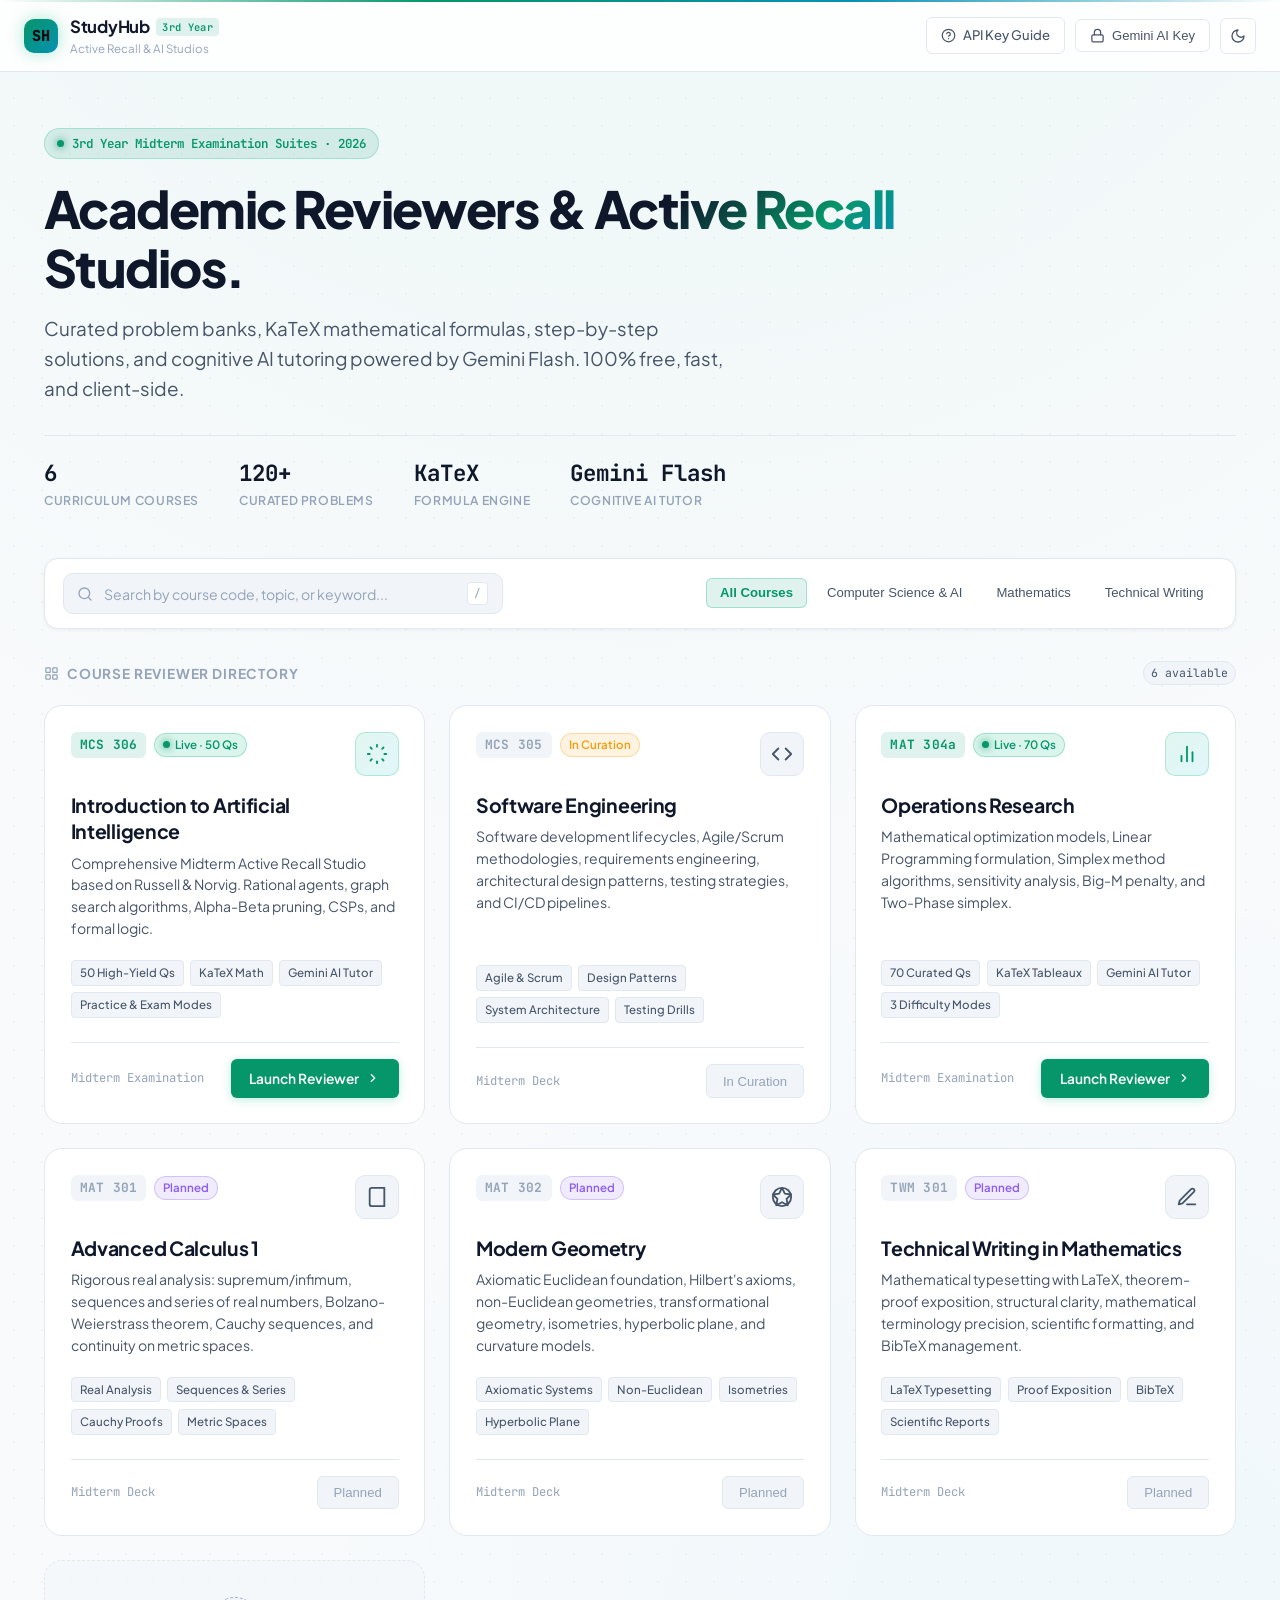
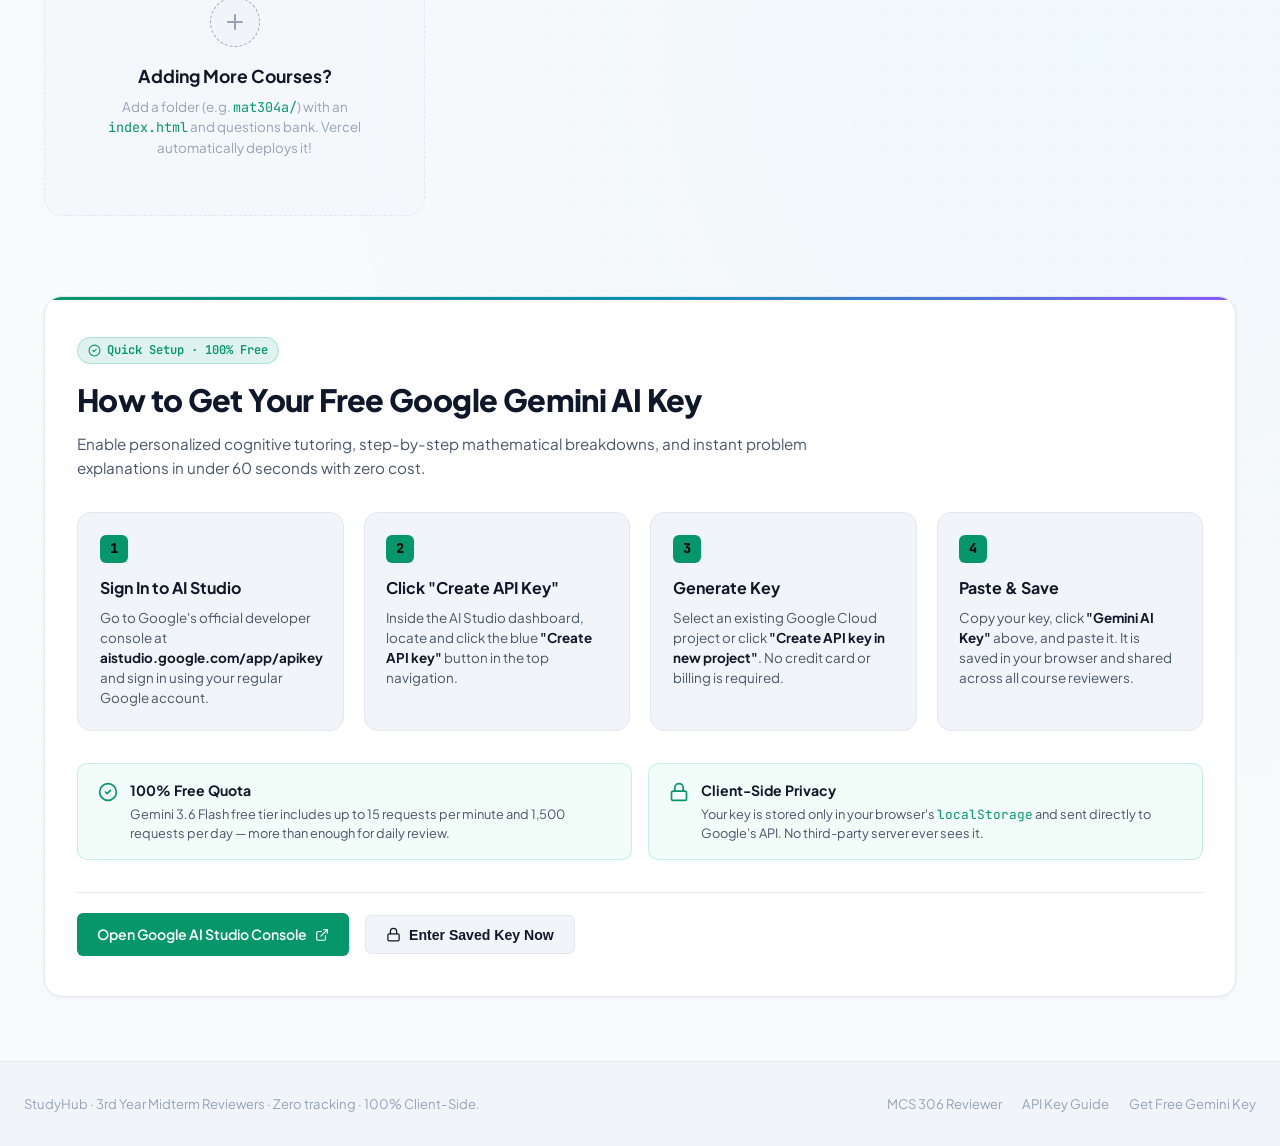
==== commit 7705d8aa: "feat(mat304a): launch Operations Research reviewer studio and ignore raw mcs305 slides and presentat" ====
--- a/index.html
+++ b/index.html
@@ -73,7 +73,7 @@
         <span class="metric-label">Curriculum Courses</span>
       </div>
       <div class="metric-item">
-        <span class="metric-value">50+</span>
+        <span class="metric-value">120+</span>
         <span class="metric-label">Curated Problems</span>
       </div>
       <div class="metric-item">
@@ -196,16 +196,19 @@
       </article>
 
       <!-- Card 3: MAT 304a (IN CURATION) -->
-      <article class="course-card" 
+      <article class="course-card active-course" 
                data-course-id="mat304a" 
                data-code="MAT 304a" 
                data-title="Operations Research" 
-               data-tags="operations research linear programming simplex method duality sensitivity analysis transportation assignment optimization" 
+               data-tags="operations research linear programming simplex method duality sensitivity analysis graphical big-m two-phase optimization katex gemini" 
                data-category="math">
         <div class="card-top">
           <div class="course-badge-wrap">
-            <span class="course-code-pill upcoming">MAT 304a</span>
-            <span class="status-badge in-progress">In Curation</span>
+            <span class="course-code-pill">MAT 304a</span>
+            <span class="status-badge live">
+              <span class="pulse-dot" aria-hidden="true"></span>
+              Live · 70 Qs
+            </span>
           </div>
           <div class="card-icon-box" aria-hidden="true">
             <svg width="22" height="22" viewBox="0 0 24 24" fill="none" stroke="currentColor" stroke-width="2" stroke-linecap="round" stroke-linejoin="round"><line x1="18" y1="20" x2="18" y2="10"/><line x1="12" y1="20" x2="12" y2="4"/><line x1="6" y1="20" x2="6" y2="14"/></svg>
@@ -214,21 +217,22 @@
 
         <h2 class="card-title">Operations Research</h2>
         <p class="card-desc">
-          Mathematical optimization models, Linear Programming formulation, Simplex method algorithms, duality theory, sensitivity analysis, and transportation matrices.
+          Mathematical optimization models, Linear Programming formulation, Simplex method algorithms, sensitivity analysis, Big-M penalty, and Two-Phase simplex.
         </p>
 
         <div class="card-feature-tags">
-          <span class="tag-pill">Linear Programming</span>
-          <span class="tag-pill">Simplex Algorithm</span>
-          <span class="tag-pill">Duality Theory</span>
-          <span class="tag-pill">Optimization</span>
+          <span class="tag-pill">70 Curated Qs</span>
+          <span class="tag-pill">KaTeX Tableaux</span>
+          <span class="tag-pill">Gemini AI Tutor</span>
+          <span class="tag-pill">3 Difficulty Modes</span>
         </div>
 
         <div class="card-footer">
-          <span class="card-meta-stat">Midterm Deck</span>
-          <button type="button" class="btn-disabled" disabled aria-disabled="true">
-            <span>In Curation</span>
-          </button>
+          <span class="card-meta-stat">Midterm Examination</span>
+          <a href="./mat304a/" class="btn-launch" title="Launch MAT 304a Midterm Reviewer">
+            <span>Launch Reviewer</span>
+            <svg width="14" height="14" viewBox="0 0 24 24" fill="none" stroke="currentColor" stroke-width="2" stroke-linecap="round" stroke-linejoin="round" aria-hidden="true"><path d="m9 18 6-6-6-6"/></svg>
+          </a>
         </div>
       </article>
 
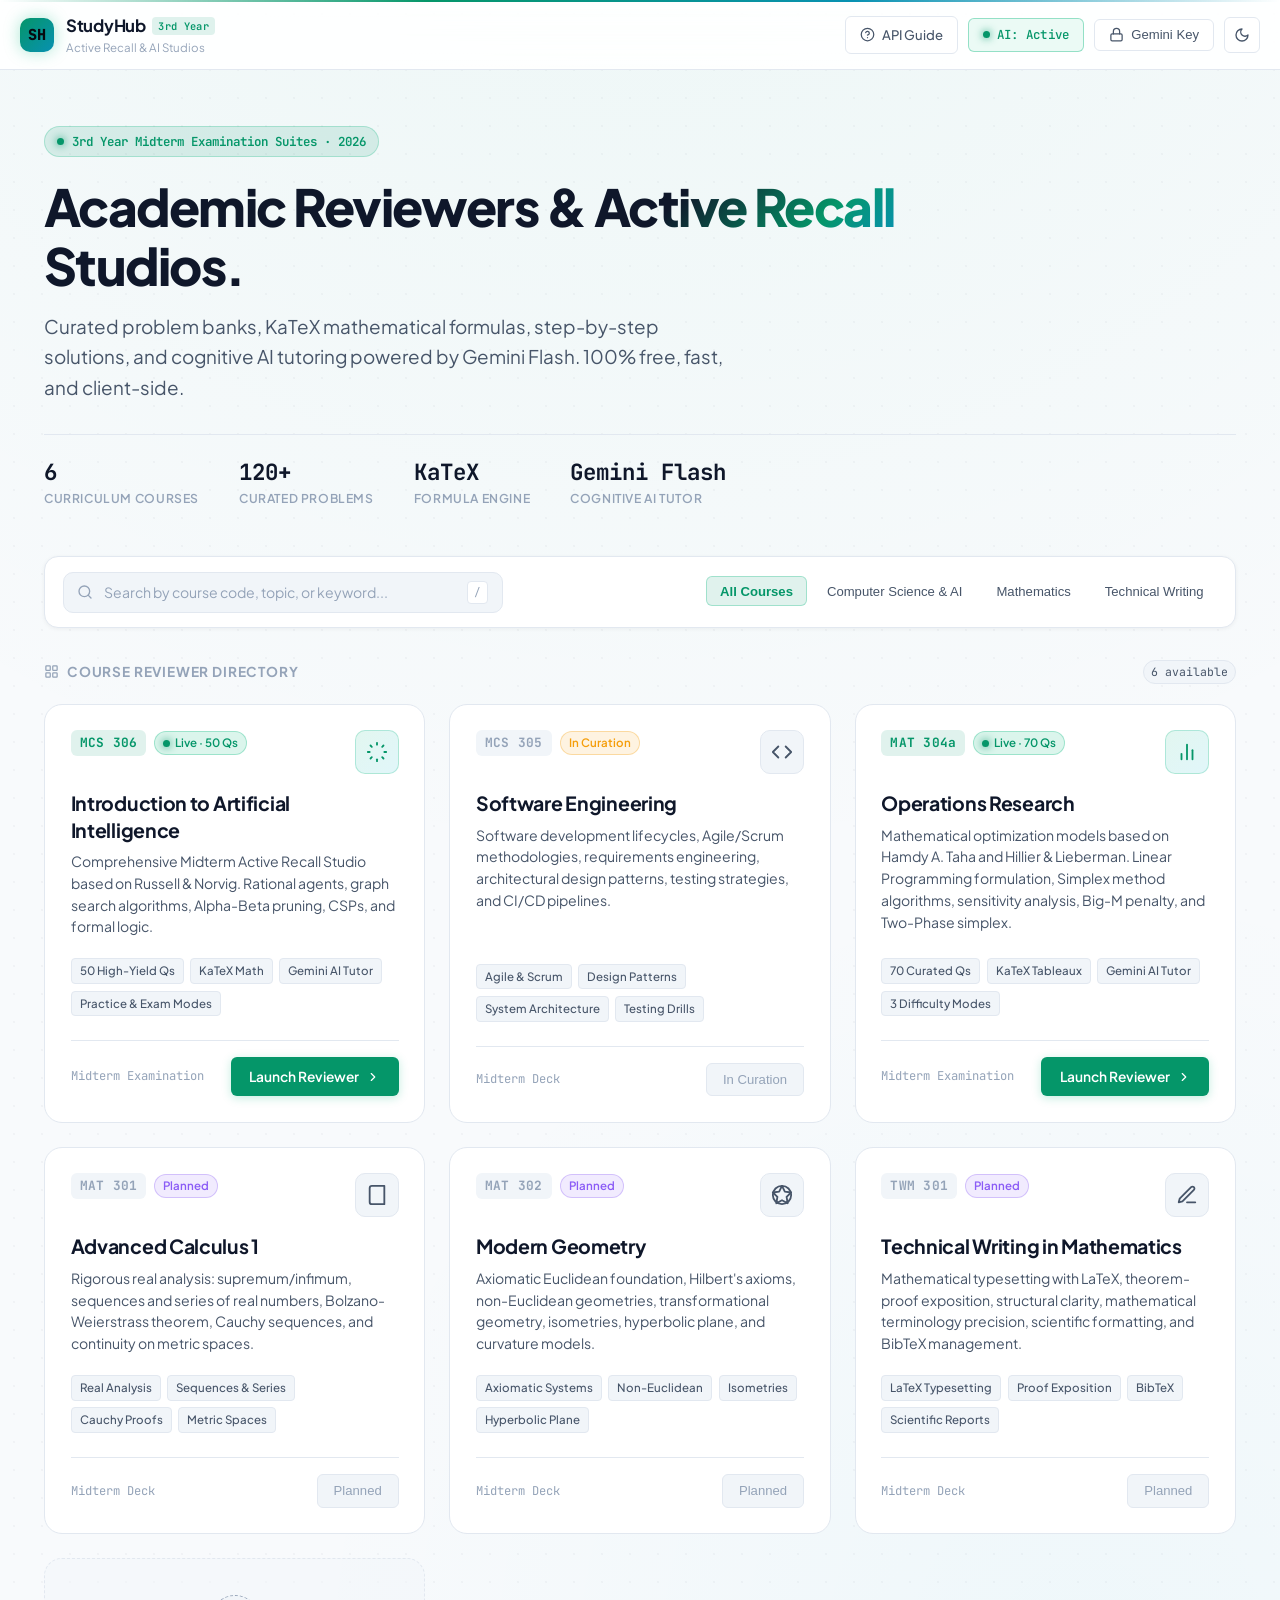
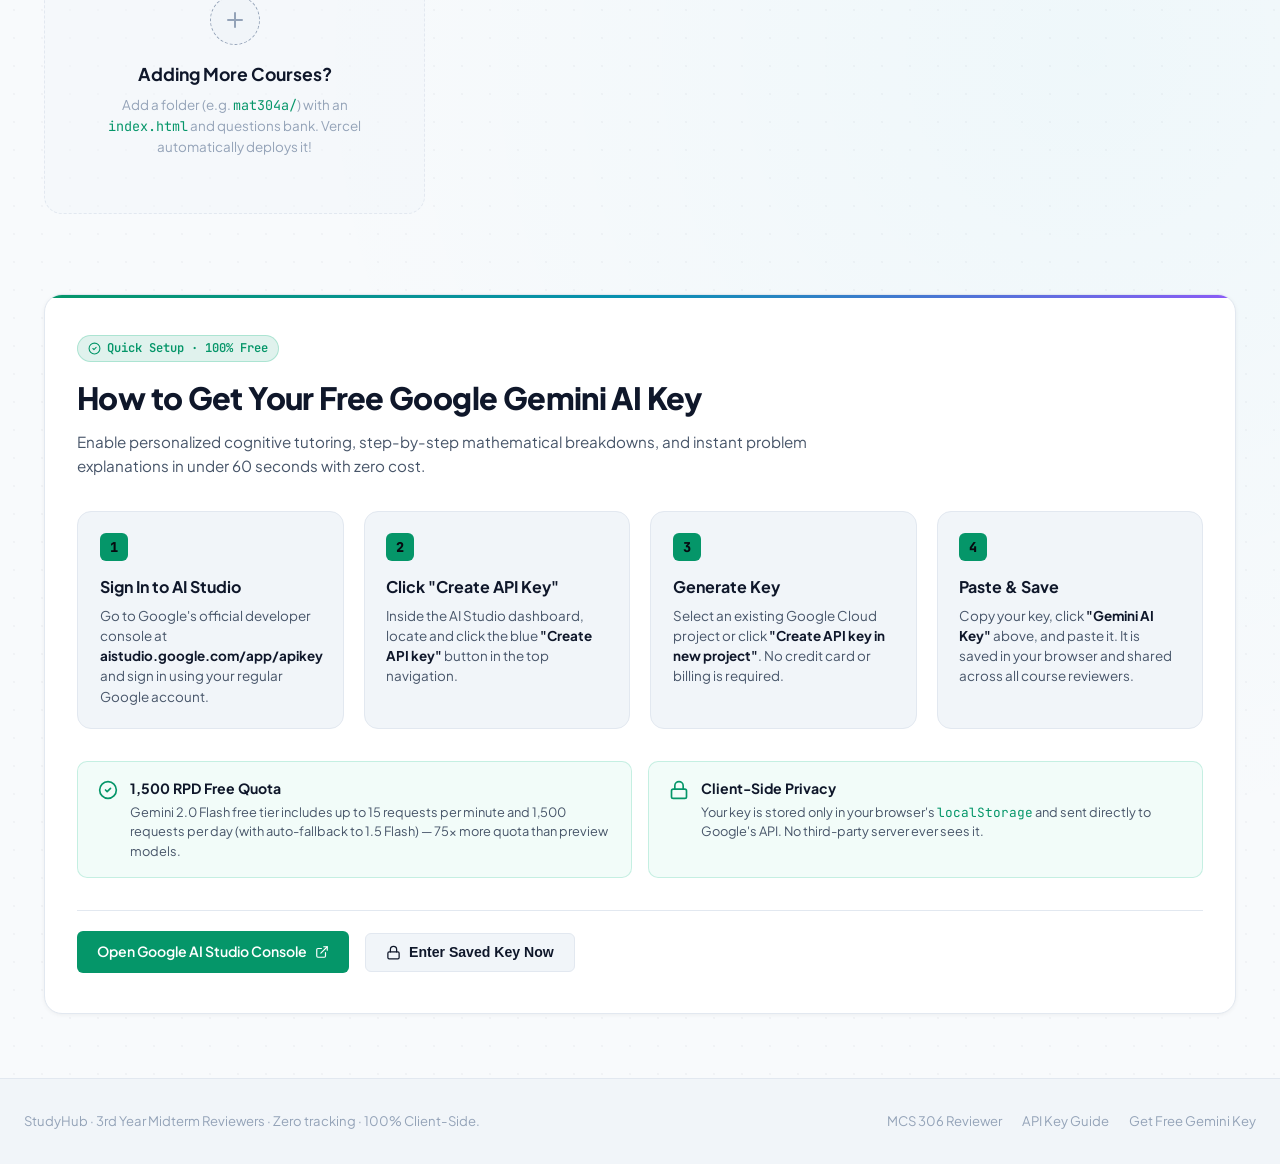
==== commit 18245532: "feat(ai): upgrade to Gemini 2.0 Flash (1500 RPD), persistent cache, auto-failover, and update docs" ====
--- a/index.html
+++ b/index.html
@@ -2,7 +2,7 @@
 <html lang="en">
 <head>
   <meta charset="UTF-8">
-  <meta name="viewport" content="width=device-width, initial-scale=1.0">
+  <meta name="viewport" content="width=device-width, initial-scale=1.0, viewport-fit=cover">
   <meta name="description" content="StudyHub — 3rd Year Academic Reviewers & Active Recall Studios. Curated question banks, KaTeX math typesetting, and AI study tutoring for university midterms.">
   <title>StudyHub · 3rd Year Midterm Reviewers & Active Recall Studios</title>
 
@@ -31,14 +31,19 @@
       </a>
 
       <div class="header-actions">
-        <a href="#api-guide" class="btn-header" title="How to get a free Google Gemini API Key">
+        <a href="#api-guide" class="btn-header" title="How to get a free Google Gemini API Key" aria-label="API Key Guide">
           <svg width="15" height="15" viewBox="0 0 24 24" fill="none" stroke="currentColor" stroke-width="2" stroke-linecap="round" stroke-linejoin="round" aria-hidden="true"><circle cx="12" cy="12" r="10"/><path d="M9.09 9a3 3 0 0 1 5.83 1c0 2-3 3-3 3"/><line x1="12" y1="17" x2="12.01" y2="17"/></svg>
-          <span>API Key Guide</span>
+          <span class="btn-header-label">API Guide</span>
         </a>
 
-        <button type="button" id="btn-open-api-modal" class="btn-header" title="Configure Gemini AI Key">
+        <button type="button" id="btn-header-ai-status" class="btn-header btn-header-ai" title="Toggle AI Tutoring & Explanations (Conserves Tokens)" aria-label="Toggle AI Tutoring">
+          <span class="ai-status-indicator" aria-hidden="true"></span>
+          <span id="header-ai-status-text" class="btn-header-label">AI: Active</span>
+        </button>
+
+        <button type="button" id="btn-open-api-modal" class="btn-header" title="Configure Gemini AI Key" aria-label="Configure Gemini AI Key">
           <svg width="15" height="15" viewBox="0 0 24 24" fill="none" stroke="currentColor" stroke-width="2" stroke-linecap="round" stroke-linejoin="round" aria-hidden="true"><rect width="18" height="11" x="3" y="11" rx="2" ry="2"/><path d="M7 11V7a5 5 0 0 1 10 0v4"/></svg>
-          <span>Gemini AI Key</span>
+          <span class="btn-header-label">Gemini Key</span>
         </button>
 
         <button type="button" id="btn-theme-toggle" class="theme-toggle-btn" aria-label="Toggle visual theme" title="Toggle visual theme">
@@ -217,7 +222,7 @@
 
         <h2 class="card-title">Operations Research</h2>
         <p class="card-desc">
-          Mathematical optimization models, Linear Programming formulation, Simplex method algorithms, sensitivity analysis, Big-M penalty, and Two-Phase simplex.
+          Mathematical optimization models based on Hamdy A. Taha and Hillier &amp; Lieberman. Linear Programming formulation, Simplex method algorithms, sensitivity analysis, Big-M penalty, and Two-Phase simplex.
         </p>
 
         <div class="card-feature-tags">
@@ -421,8 +426,8 @@
             <svg width="20" height="20" viewBox="0 0 24 24" fill="none" stroke="currentColor" stroke-width="2" stroke-linecap="round" stroke-linejoin="round" aria-hidden="true"><circle cx="12" cy="12" r="10"/><path d="m9 12 2 2 4-4"/></svg>
           </div>
           <div>
-            <div class="guide-callout-title">100% Free Quota</div>
-            <div class="guide-callout-text">Gemini 3.6 Flash free tier includes up to 15 requests per minute and 1,500 requests per day — more than enough for daily review.</div>
+            <div class="guide-callout-title">1,500 RPD Free Quota</div>
+            <div class="guide-callout-text">Gemini 2.0 Flash free tier includes up to 15 requests per minute and 1,500 requests per day (with auto-fallback to 1.5 Flash) — 75× more quota than preview models.</div>
           </div>
         </div>
 
@@ -486,6 +491,54 @@
             <button type="button" id="btn-save-hub-key" class="btn-save-key">Save Key</button>
           </div>
         </div>
+
+        <!-- AI Tutoring & Token Management Section -->
+        <div class="ai-toggle-section">
+          <div class="ai-toggle-header">
+            <div class="ai-toggle-info">
+              <div class="ai-toggle-title-row">
+                <span class="ai-toggle-title">
+                  <svg width="15" height="15" viewBox="0 0 24 24" fill="none" stroke="currentColor" stroke-width="2" stroke-linecap="round" stroke-linejoin="round" aria-hidden="true"><path d="M12 2v4M12 18v4M4.93 4.93l2.83 2.83M16.24 16.24l2.83 2.83M2 12h4M18 12h4M4.93 19.07l2.83-2.83M16.24 7.76l2.83-2.83"/></svg>
+                  AI Explanations &amp; Tutoring
+                </span>
+                <span id="hub-ai-status-pill" class="ai-status-pill active">Active · Consuming Tokens</span>
+              </div>
+              <p class="ai-toggle-desc">
+                Turn off AI explanations if you don't intend to use automated tutoring. Your Gemini API tokens won't be used, and quizzes run 100% locally.
+              </p>
+            </div>
+            <label class="switch-control" for="hub-ai-toggle" aria-label="Toggle AI Explanations Globally">
+              <input type="checkbox" id="hub-ai-toggle" checked>
+              <span class="switch-slider"></span>
+            </label>
+          </div>
+
+          <!-- Course-Level Granular Controls -->
+          <div class="course-ai-controls">
+            <div class="course-ai-header">
+              <span class="course-ai-label">Individual Course Overrides:</span>
+              <span class="text-xs text-muted">Toggle per course</span>
+            </div>
+            <div class="course-ai-toggles-grid">
+              <label class="course-toggle-item" for="toggle-ai-mcs306">
+                <input type="checkbox" id="toggle-ai-mcs306" class="course-ai-checkbox" data-course="mcs306" checked>
+                <span class="course-toggle-custom-check"></span>
+                <div class="course-toggle-text-wrap">
+                  <span class="course-toggle-title">MCS 306</span>
+                  <span class="course-toggle-sub">Artificial Intelligence</span>
+                </div>
+              </label>
+              <label class="course-toggle-item" for="toggle-ai-mat304a">
+                <input type="checkbox" id="toggle-ai-mat304a" class="course-ai-checkbox" data-course="mat304a" checked>
+                <span class="course-toggle-custom-check"></span>
+                <div class="course-toggle-text-wrap">
+                  <span class="course-toggle-title">MAT 304a</span>
+                  <span class="course-toggle-sub">Operations Research I</span>
+                </div>
+              </label>
+            </div>
+          </div>
+        </div>
       </div>
     </div>
   </div>
--- a/hub.css
+++ b/hub.css
@@ -7,6 +7,12 @@
 @import url('https://fonts.googleapis.com/css2?family=JetBrains+Mono:ital,wght@0,400;0,500;0,600;0,700;1,400&family=Plus+Jakarta+Sans:ital,wght@0,300;0,400;0,500;0,600;0,700;0,800;1,400;1,600&display=swap');
 
 :root {
+  /* Safe Area Insets for notched devices */
+  --safe-area-top: env(safe-area-inset-top, 0px);
+  --safe-area-bottom: env(safe-area-inset-bottom, 0px);
+  --safe-area-left: env(safe-area-inset-left, 0px);
+  --safe-area-right: env(safe-area-inset-right, 0px);
+
   /* Dark Theme (Default) */
   --bg-primary: #070A10;
   --bg-secondary: #0C101A;
@@ -90,6 +96,11 @@
   box-sizing: border-box;
   margin: 0;
   padding: 0;
+  -webkit-tap-highlight-color: transparent;
+}
+
+button, input, a, select, textarea {
+  touch-action: manipulation;
 }
 
 html {
@@ -142,16 +153,16 @@
   position: sticky;
   top: 0;
   z-index: 100;
-  background: rgba(7, 10, 16, 0.82);
+  background: rgba(7, 10, 16, 0.85);
   backdrop-filter: blur(14px);
   -webkit-backdrop-filter: blur(14px);
   border-bottom: 1px solid var(--border-subtle);
-  padding: 0.85rem 1.5rem;
+  padding: calc(0.8rem + var(--safe-area-top)) calc(1.25rem + var(--safe-area-right)) 0.8rem calc(1.25rem + var(--safe-area-left));
   transition: background var(--transition-normal), border-color var(--transition-normal);
 }
 
 [data-theme="light"] .site-header {
-  background: rgba(255, 255, 255, 0.85);
+  background: rgba(255, 255, 255, 0.88);
 }
 
 .header-container {
@@ -528,13 +539,14 @@
 
 .courses-grid {
   display: grid;
-  grid-template-columns: repeat(auto-fill, minmax(350px, 1fr));
+  grid-template-columns: repeat(auto-fill, minmax(320px, 1fr));
   gap: 1.5rem;
 }
 
-@media (max-width: 420px) {
+@media (max-width: 680px) {
   .courses-grid {
     grid-template-columns: 1fr;
+    gap: 1rem;
   }
 }
 
@@ -786,11 +798,15 @@
   inset: 0;
   background: rgba(3, 7, 18, 0.75);
   backdrop-filter: blur(8px);
+  -webkit-backdrop-filter: blur(8px);
   z-index: 200;
   display: flex;
   align-items: center;
   justify-content: center;
   padding: 1.5rem;
+  overflow-y: auto;
+  overscroll-behavior: contain;
+  -webkit-overflow-scrolling: touch;
   opacity: 0;
   visibility: hidden;
   transition: opacity var(--transition-normal), visibility var(--transition-normal);
@@ -811,6 +827,8 @@
   box-shadow: var(--shadow-lg);
   transform: scale(0.96) translateY(8px);
   transition: transform var(--transition-normal);
+  max-height: calc(100dvh - 3rem);
+  overflow-y: auto;
 }
 
 .modal-backdrop.active .modal-card {
@@ -922,6 +940,236 @@
   background: var(--accent-teal-hover);
 }
 
+/* Header AI Status Pill */
+.btn-header-ai {
+  font-family: var(--font-mono);
+  font-size: 0.78rem;
+  letter-spacing: 0.02em;
+  border-color: var(--border-medium);
+}
+
+.btn-header-ai.ai-active {
+  border-color: rgba(16, 185, 129, 0.4);
+  background: rgba(16, 185, 129, 0.08);
+  color: var(--accent-teal);
+}
+
+.btn-header-ai.ai-paused {
+  border-color: rgba(245, 158, 11, 0.35);
+  background: rgba(245, 158, 11, 0.08);
+  color: var(--warning-amber);
+}
+
+.ai-status-indicator {
+  width: 7px;
+  height: 7px;
+  border-radius: 50%;
+  display: inline-block;
+  background: currentColor;
+  box-shadow: 0 0 8px currentColor;
+  transition: background var(--transition-fast), box-shadow var(--transition-fast);
+}
+
+/* Modal AI Explanations Section */
+.ai-toggle-section {
+  background: var(--surface-card);
+  border: 1px solid var(--border-subtle);
+  border-radius: var(--radius-md);
+  padding: 1.15rem;
+  display: flex;
+  flex-direction: column;
+  gap: 1rem;
+}
+
+.ai-toggle-header {
+  display: flex;
+  align-items: flex-start;
+  justify-content: space-between;
+  gap: 1rem;
+}
+
+.ai-toggle-info {
+  display: flex;
+  flex-direction: column;
+  gap: 0.35rem;
+  flex: 1;
+}
+
+.ai-toggle-title-row {
+  display: flex;
+  align-items: center;
+  gap: 0.6rem;
+  flex-wrap: wrap;
+}
+
+.ai-toggle-title {
+  font-size: 0.95rem;
+  font-weight: 700;
+  color: var(--text-primary);
+  display: flex;
+  align-items: center;
+  gap: 0.4rem;
+}
+
+.ai-status-pill {
+  font-family: var(--font-mono);
+  font-size: 0.7rem;
+  font-weight: 600;
+  padding: 2px 8px;
+  border-radius: 9999px;
+  letter-spacing: 0.02em;
+}
+
+.ai-status-pill.active {
+  background: rgba(16, 185, 129, 0.14);
+  color: var(--accent-teal);
+  border: 1px solid rgba(16, 185, 129, 0.35);
+}
+
+.ai-status-pill.paused {
+  background: rgba(245, 158, 11, 0.14);
+  color: var(--warning-amber);
+  border: 1px solid rgba(245, 158, 11, 0.35);
+}
+
+.ai-toggle-desc {
+  font-size: 0.82rem;
+  color: var(--text-secondary);
+  line-height: 1.5;
+  margin: 0;
+}
+
+/* Tactile Switch Control */
+.switch-control {
+  position: relative;
+  display: inline-block;
+  width: 44px;
+  height: 24px;
+  flex-shrink: 0;
+  cursor: pointer;
+}
+
+.switch-control input {
+  opacity: 0;
+  width: 0;
+  height: 0;
+  position: absolute;
+}
+
+.switch-slider {
+  position: absolute;
+  cursor: pointer;
+  inset: 0;
+  background-color: var(--surface-subtle);
+  border: 1px solid var(--border-medium);
+  border-radius: 9999px;
+  transition: background-color 180ms cubic-bezier(0.16, 1, 0.3, 1), border-color 180ms cubic-bezier(0.16, 1, 0.3, 1);
+}
+
+.switch-slider::before {
+  position: absolute;
+  content: "";
+  height: 16px;
+  width: 16px;
+  left: 3px;
+  bottom: 3px;
+  background-color: var(--text-muted);
+  border-radius: 50%;
+  transition: transform 180ms cubic-bezier(0.34, 1.56, 0.64, 1), background-color 180ms ease;
+  box-shadow: 0 1px 3px rgba(0, 0, 0, 0.3);
+}
+
+.switch-control input:checked + .switch-slider {
+  background-color: var(--accent-teal);
+  border-color: var(--accent-teal);
+}
+
+.switch-control input:checked + .switch-slider::before {
+  transform: translateX(20px);
+  background-color: #FFFFFF;
+}
+
+.switch-control:active .switch-slider::before {
+  width: 19px;
+}
+
+/* Course-Level Controls Grid */
+.course-ai-controls {
+  border-top: 1px solid var(--border-subtle);
+  padding-top: 0.85rem;
+  display: flex;
+  flex-direction: column;
+  gap: 0.6rem;
+}
+
+.course-ai-header {
+  display: flex;
+  align-items: center;
+  justify-content: space-between;
+}
+
+.course-ai-label {
+  font-size: 0.78rem;
+  font-weight: 600;
+  color: var(--text-primary);
+  text-transform: uppercase;
+  letter-spacing: 0.04em;
+  font-family: var(--font-mono);
+}
+
+.course-ai-toggles-grid {
+  display: grid;
+  grid-template-columns: 1fr 1fr;
+  gap: 0.65rem;
+}
+
+@media (max-width: 520px) {
+  .course-ai-toggles-grid {
+    grid-template-columns: 1fr;
+  }
+}
+
+.course-toggle-item {
+  display: flex;
+  align-items: center;
+  gap: 0.6rem;
+  background: var(--surface-subtle);
+  border: 1px solid var(--border-subtle);
+  border-radius: var(--radius-sm);
+  padding: 0.55rem 0.75rem;
+  cursor: pointer;
+  transition: all var(--transition-fast);
+}
+
+.course-toggle-item:hover {
+  background: var(--surface-card);
+  border-color: var(--border-medium);
+}
+
+.course-toggle-item input[type="checkbox"] {
+  accent-color: var(--accent-teal);
+  width: 15px;
+  height: 15px;
+  cursor: pointer;
+}
+
+.course-toggle-text-wrap {
+  display: flex;
+  flex-direction: column;
+}
+
+.course-toggle-title {
+  font-size: 0.8rem;
+  font-weight: 700;
+  color: var(--text-primary);
+  font-family: var(--font-mono);
+}
+
+.course-toggle-sub {
+  font-size: 0.7rem;
+  color: var(--text-muted);
+}
+
 /* ==========================================================================
    Site Footer
    ========================================================================== */
@@ -1208,3 +1456,562 @@
   background: var(--surface-card);
 }
 
+/* ==========================================================================
+   Tactile Touch Feedback (Emil Kowalski Design Principles)
+   ========================================================================== */
+.btn-header:active,
+.theme-toggle-btn:active,
+.btn-launch:active,
+.category-btn:active,
+.btn-guide-primary:active,
+.btn-guide-secondary:active,
+.btn-save-key:active,
+.course-toggle-item:active {
+  transform: scale(0.96);
+}
+
+/* ==========================================================================
+   Responsive Architecture & Tight Device Optimization
+   Supports: 640px, 480px, 360px & down to 320px
+   Guidelines: Apple HIG (44px hit targets) + Emil Design Polish
+   ========================================================================== */
+
+@media (max-width: 768px) {
+  .hero-section {
+    padding: 2.25rem 1.25rem 1.5rem;
+  }
+
+  .metrics-strip {
+    gap: 1rem 1.5rem;
+  }
+}
+
+@media (max-width: 640px) {
+  /* Site Header Compact Layout */
+  .site-header {
+    padding: calc(0.6rem + var(--safe-area-top)) calc(0.85rem + var(--safe-area-right)) 0.6rem calc(0.85rem + var(--safe-area-left));
+  }
+
+  .header-container {
+    gap: 0.5rem;
+  }
+
+  .brand {
+    gap: 0.5rem;
+  }
+
+  .brand-icon {
+    width: 32px;
+    height: 32px;
+    font-size: 0.85rem;
+    border-radius: var(--radius-sm);
+  }
+
+  .brand-name {
+    font-size: 0.95rem;
+    gap: 0.3rem;
+  }
+
+  .brand-tag {
+    font-size: 0.6rem;
+    padding: 1px 4px;
+  }
+
+  .brand-sub {
+    font-size: 0.68rem;
+  }
+
+  .header-actions {
+    gap: 0.35rem;
+  }
+
+  .btn-header {
+    padding: 0.42rem 0.65rem;
+    font-size: 0.76rem;
+    min-height: 38px;
+    gap: 0.35rem;
+  }
+
+  .btn-header svg {
+    width: 14px;
+    height: 14px;
+  }
+
+  .theme-toggle-btn {
+    width: 38px;
+    height: 38px;
+    min-width: 38px;
+  }
+
+  /* Hero Section */
+  .hero-section {
+    padding: 1.75rem 1rem 1.25rem;
+  }
+
+  .hero-banner {
+    font-size: 0.72rem;
+    padding: 0.25rem 0.65rem;
+    margin-bottom: 0.85rem;
+  }
+
+  .hero-title {
+    font-size: clamp(1.75rem, 6.5vw, 2.35rem);
+    line-height: 1.2;
+    margin-bottom: 0.65rem;
+  }
+
+  .hero-subtitle {
+    font-size: 0.9rem;
+    line-height: 1.55;
+    margin-bottom: 1.25rem;
+  }
+
+  /* Metrics Strip: 2x2 Structured Mobile Card Grid */
+  .metrics-strip {
+    display: grid;
+    grid-template-columns: repeat(2, 1fr);
+    gap: 0.65rem;
+    padding-top: 1rem;
+  }
+
+  .metric-item {
+    background: var(--surface-card);
+    border: 1px solid var(--border-subtle);
+    border-radius: var(--radius-md);
+    padding: 0.65rem 0.75rem;
+    box-shadow: var(--shadow-sm);
+  }
+
+  .metric-value {
+    font-size: 1.22rem;
+  }
+
+  .metric-label {
+    font-size: 0.68rem;
+    letter-spacing: 0.03em;
+  }
+
+  /* Search & Toolbar */
+  .toolbar-section {
+    padding: 0.5rem 1rem 1rem;
+  }
+
+  .toolbar-card {
+    padding: 0.75rem 0.85rem;
+    gap: 0.65rem;
+    border-radius: var(--radius-md);
+  }
+
+  .search-box {
+    max-width: 100%;
+    padding: 0.55rem 0.75rem;
+  }
+
+  .search-input {
+    font-size: 16px; /* Critical Apple HIG rule: prevents iOS Safari viewport auto-zoom */
+  }
+
+  .search-shortcut {
+    display: none; /* Physical keyboard shortcut is hidden on touch/mobile devices */
+  }
+
+  .category-pills {
+    padding: 2px 0 4px;
+    -webkit-overflow-scrolling: touch;
+    scrollbar-width: none;
+    gap: 0.35rem;
+  }
+
+  .category-pills::-webkit-scrollbar {
+    display: none;
+  }
+
+  .category-btn {
+    min-height: 38px;
+    padding: 0.4rem 0.75rem;
+    font-size: 0.8rem;
+  }
+
+  /* Courses Directory */
+  .courses-section {
+    padding: 0.25rem 1rem 2.5rem;
+  }
+
+  .section-label-row {
+    margin-bottom: 0.85rem;
+  }
+
+  .section-label {
+    font-size: 0.8rem;
+  }
+
+  .course-count-badge {
+    font-size: 0.68rem;
+    padding: 2px 7px;
+  }
+
+  .course-card {
+    padding: 1.15rem;
+    border-radius: var(--radius-lg);
+  }
+
+  .card-top {
+    margin-bottom: 0.75rem;
+  }
+
+  .card-icon-box {
+    width: 38px;
+    height: 38px;
+  }
+
+  .card-icon-box svg {
+    width: 18px;
+    height: 18px;
+  }
+
+  .card-title {
+    font-size: 1.12rem;
+    line-height: 1.32;
+    margin-bottom: 0.4rem;
+  }
+
+  .card-desc {
+    font-size: 0.84rem;
+    line-height: 1.5;
+    margin-bottom: 0.85rem;
+  }
+
+  .card-feature-tags {
+    gap: 0.35rem;
+    margin-bottom: 1rem;
+  }
+
+  .tag-pill {
+    font-size: 0.7rem;
+    padding: 2px 7px;
+  }
+
+  /* Thumb-Friendly Touch Targets for Cards */
+  .card-footer {
+    padding-top: 0.75rem;
+    flex-direction: column-reverse;
+    align-items: stretch;
+    gap: 0.65rem;
+  }
+
+  .btn-launch,
+  .btn-disabled {
+    width: 100%;
+    min-height: 44px; /* Apple HIG standard touch target */
+    justify-content: center;
+    font-size: 0.88rem;
+  }
+
+  .card-meta-stat {
+    text-align: center;
+    font-size: 0.72rem;
+  }
+
+  /* Contribute Card */
+  .course-card.contribute-card {
+    padding: 1.5rem 1rem;
+  }
+
+  .contribute-title {
+    font-size: 1.05rem;
+  }
+
+  .contribute-text {
+    font-size: 0.82rem;
+  }
+
+  /* API Key Guide Banner */
+  .api-guide-section {
+    padding: 0 1rem 2.5rem;
+  }
+
+  .guide-banner-card {
+    padding: 1.25rem 1rem;
+    border-radius: var(--radius-lg);
+  }
+
+  .guide-header-block {
+    margin-bottom: 1.25rem;
+  }
+
+  .guide-title {
+    font-size: clamp(1.22rem, 5vw, 1.55rem);
+    line-height: 1.25;
+  }
+
+  .guide-subtitle {
+    font-size: 0.86rem;
+    line-height: 1.5;
+  }
+
+  .guide-steps-grid {
+    grid-template-columns: 1fr;
+    gap: 0.75rem;
+    margin-bottom: 1.25rem;
+  }
+
+  .guide-step-card {
+    padding: 0.95rem;
+    border-radius: var(--radius-md);
+  }
+
+  .guide-step-heading {
+    font-size: 0.92rem;
+  }
+
+  .guide-step-desc {
+    font-size: 0.82rem;
+  }
+
+  .guide-callouts-grid {
+    grid-template-columns: 1fr;
+    gap: 0.65rem;
+    margin-bottom: 1.25rem;
+  }
+
+  .guide-callout-card {
+    padding: 0.85rem;
+    border-radius: var(--radius-md);
+  }
+
+  .guide-footer-actions {
+    flex-direction: column;
+    align-items: stretch;
+    gap: 0.65rem;
+  }
+
+  .btn-guide-primary,
+  .btn-guide-secondary {
+    width: 100%;
+    min-height: 44px;
+    justify-content: center;
+    font-size: 0.88rem;
+  }
+
+  /* Mobile Bottom Sheet Modal */
+  .modal-backdrop {
+    align-items: flex-end;
+    padding: 0;
+  }
+
+  .modal-card {
+    max-width: 100%;
+    border-radius: var(--radius-xl) var(--radius-xl) 0 0;
+    max-height: calc(90dvh - var(--safe-area-top));
+    padding: 1.2rem 1rem calc(1.25rem + var(--safe-area-bottom));
+    transform: translateY(100%);
+    box-shadow: 0 -8px 32px rgba(0, 0, 0, 0.5);
+  }
+
+  .modal-backdrop.active .modal-card {
+    transform: translateY(0);
+  }
+
+  .modal-header {
+    margin-bottom: 1rem;
+  }
+
+  .modal-title {
+    font-size: 1.1rem;
+  }
+
+  .modal-close-btn {
+    min-width: 44px;
+    min-height: 44px;
+    display: flex;
+    align-items: center;
+    justify-content: center;
+    border-radius: var(--radius-sm);
+  }
+
+  .modal-body {
+    font-size: 0.86rem;
+    gap: 1rem;
+  }
+
+  .modal-note-box {
+    padding: 0.85rem;
+    font-size: 0.82rem;
+  }
+
+  .ai-toggle-section {
+    padding: 0.95rem;
+    gap: 0.85rem;
+  }
+
+  .ai-toggle-title {
+    font-size: 0.88rem;
+  }
+
+  .ai-toggle-desc {
+    font-size: 0.78rem;
+  }
+
+  /* Site Footer */
+  .site-footer {
+    padding: calc(1.5rem + var(--safe-area-bottom)) 1rem 1.5rem;
+  }
+
+  .footer-container {
+    gap: 1rem;
+  }
+
+  .footer-links {
+    flex-direction: column;
+    gap: 0.65rem;
+    width: 100%;
+  }
+
+  .footer-link {
+    min-height: 38px;
+    display: inline-flex;
+    align-items: center;
+    justify-content: center;
+    font-size: 0.84rem;
+  }
+}
+
+@media (max-width: 480px) {
+  /* Brand lockup compression */
+  .brand-sub {
+    display: none; /* Hide subtitle on compact viewports to keep single-line header */
+  }
+
+  /* Hide verbose text on secondary header link */
+  .header-actions .btn-header[href="#api-guide"] .btn-header-label {
+    display: none;
+  }
+
+  .header-actions .btn-header[href="#api-guide"] {
+    padding: 0.42rem 0.55rem;
+    min-width: 38px;
+    justify-content: center;
+  }
+
+  /* Modal API Input stack */
+  .api-field {
+    flex-direction: column;
+    gap: 0.55rem;
+  }
+
+  .api-input {
+    font-size: 16px;
+    min-height: 44px;
+    padding: 0.65rem 0.85rem;
+  }
+
+  .btn-save-key {
+    width: 100%;
+    min-height: 44px;
+    font-size: 0.88rem;
+  }
+
+  .course-ai-toggles-grid {
+    grid-template-columns: 1fr;
+  }
+
+  .course-toggle-item {
+    min-height: 44px;
+    padding: 0.65rem 0.85rem;
+  }
+}
+
+@media (max-width: 360px) {
+  /* Ultra-compact screens (iPhone SE 1st gen, tight Androids) */
+  .brand-tag {
+    display: none;
+  }
+
+  #btn-open-api-modal .btn-header-label {
+    display: none;
+  }
+
+  #btn-open-api-modal {
+    padding: 0.42rem 0.55rem;
+    min-width: 38px;
+    justify-content: center;
+  }
+
+  #header-ai-status-text {
+    font-size: 0.72rem;
+  }
+
+  .hero-title {
+    font-size: 1.55rem;
+  }
+
+  .metrics-strip {
+    gap: 0.5rem;
+  }
+
+  .metric-value {
+    font-size: 1.1rem;
+  }
+
+  .metric-label {
+    font-size: 0.64rem;
+  }
+
+  .course-card {
+    padding: 0.95rem;
+  }
+
+  .card-title {
+    font-size: 1.05rem;
+  }
+}
+
+/* ==========================================================================
+   Hover State Isolation (Prevents Sticky Hover on Touchscreens)
+   ========================================================================== */
+@media (hover: hover) and (pointer: fine) {
+  .course-card.active-course:hover {
+    transform: translateY(-3px);
+    border-color: var(--border-hover);
+    box-shadow: var(--shadow-md), var(--shadow-glow);
+  }
+
+  .btn-launch:hover {
+    background: var(--accent-teal-hover);
+    transform: translateX(2px);
+    box-shadow: 0 4px 16px rgba(16, 185, 129, 0.4);
+  }
+
+  .btn-header:hover {
+    background: var(--surface-subtle);
+    color: var(--text-primary);
+    border-color: var(--border-hover);
+  }
+
+  .theme-toggle-btn:hover {
+    color: var(--text-primary);
+    border-color: var(--accent-teal);
+  }
+
+  .category-btn:hover {
+    color: var(--text-primary);
+    background: var(--surface-subtle);
+  }
+
+  .guide-step-card:hover {
+    transform: translateY(-2px);
+    border-color: var(--border-hover);
+  }
+
+  .btn-guide-primary:hover {
+    background: var(--accent-teal-hover);
+    transform: translateY(-1px);
+  }
+
+  .btn-guide-secondary:hover {
+    border-color: var(--border-hover);
+    background: var(--surface-card);
+  }
+}
+
+
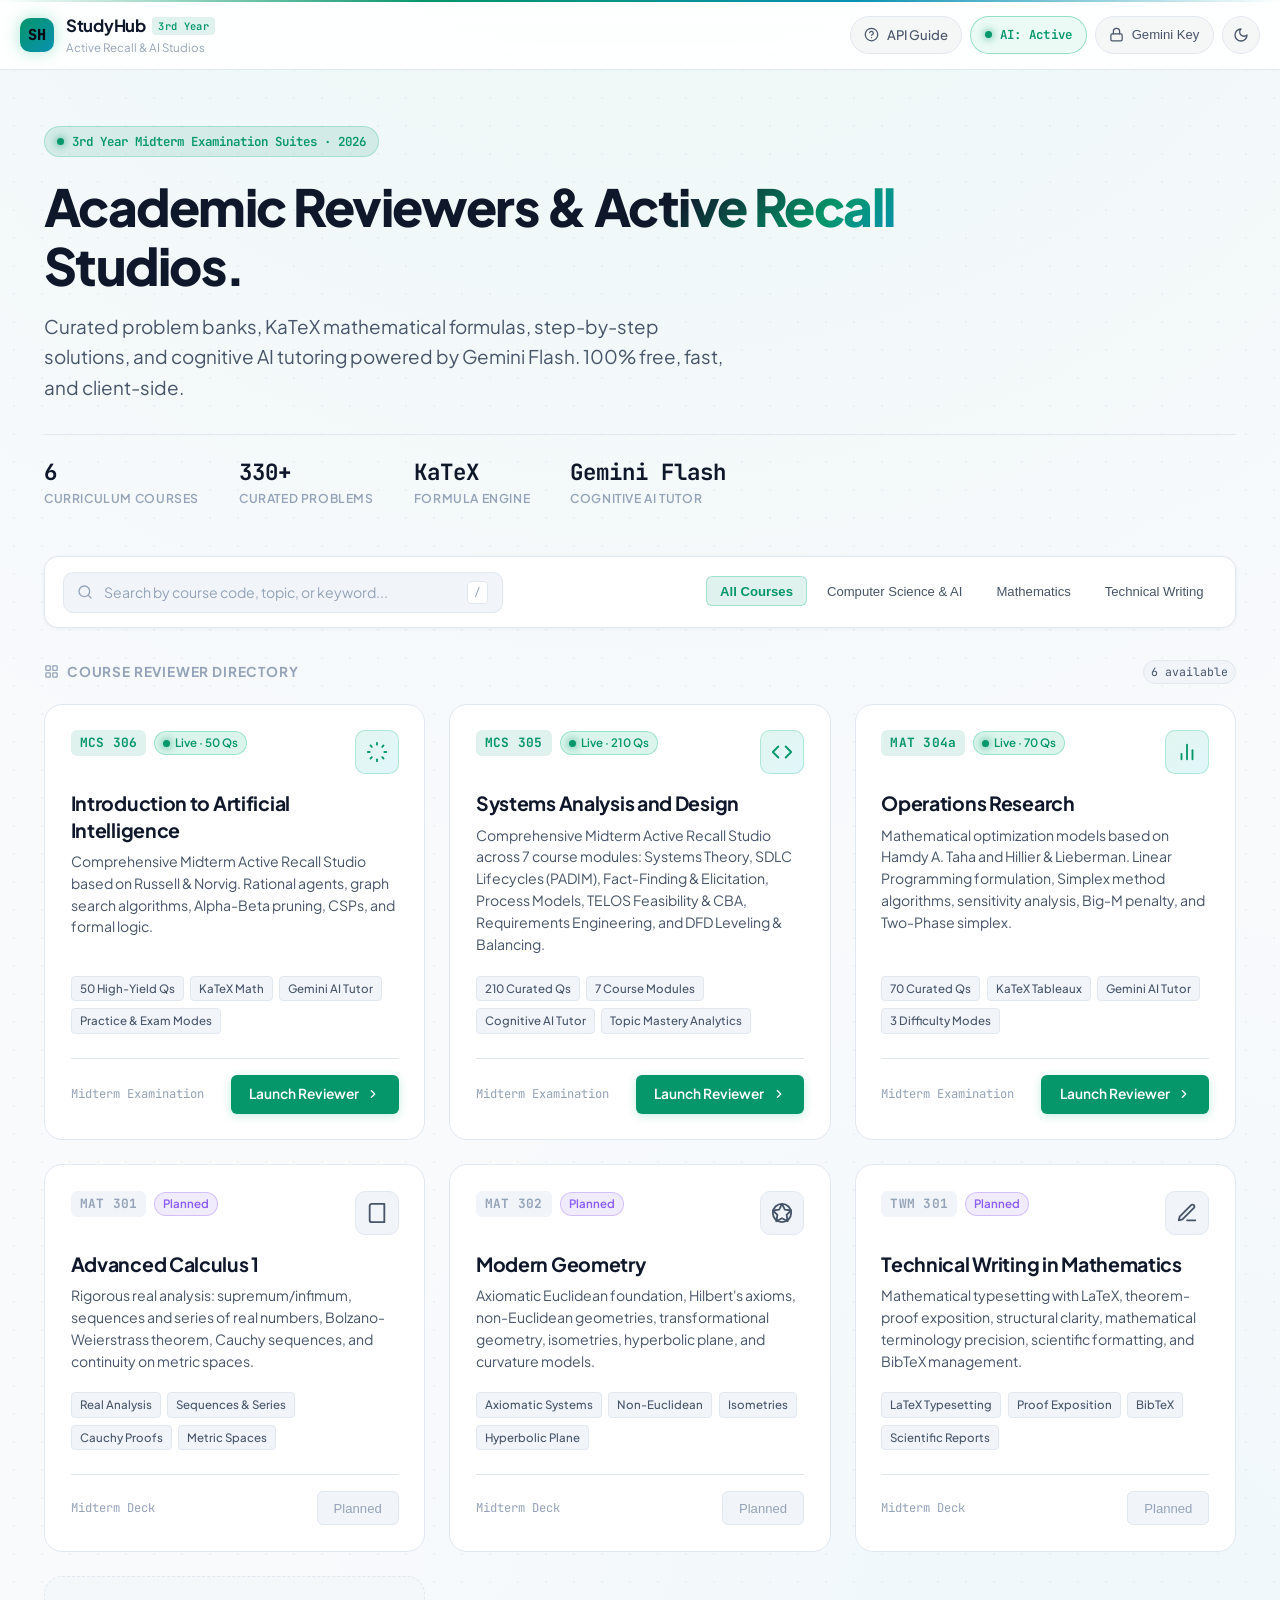
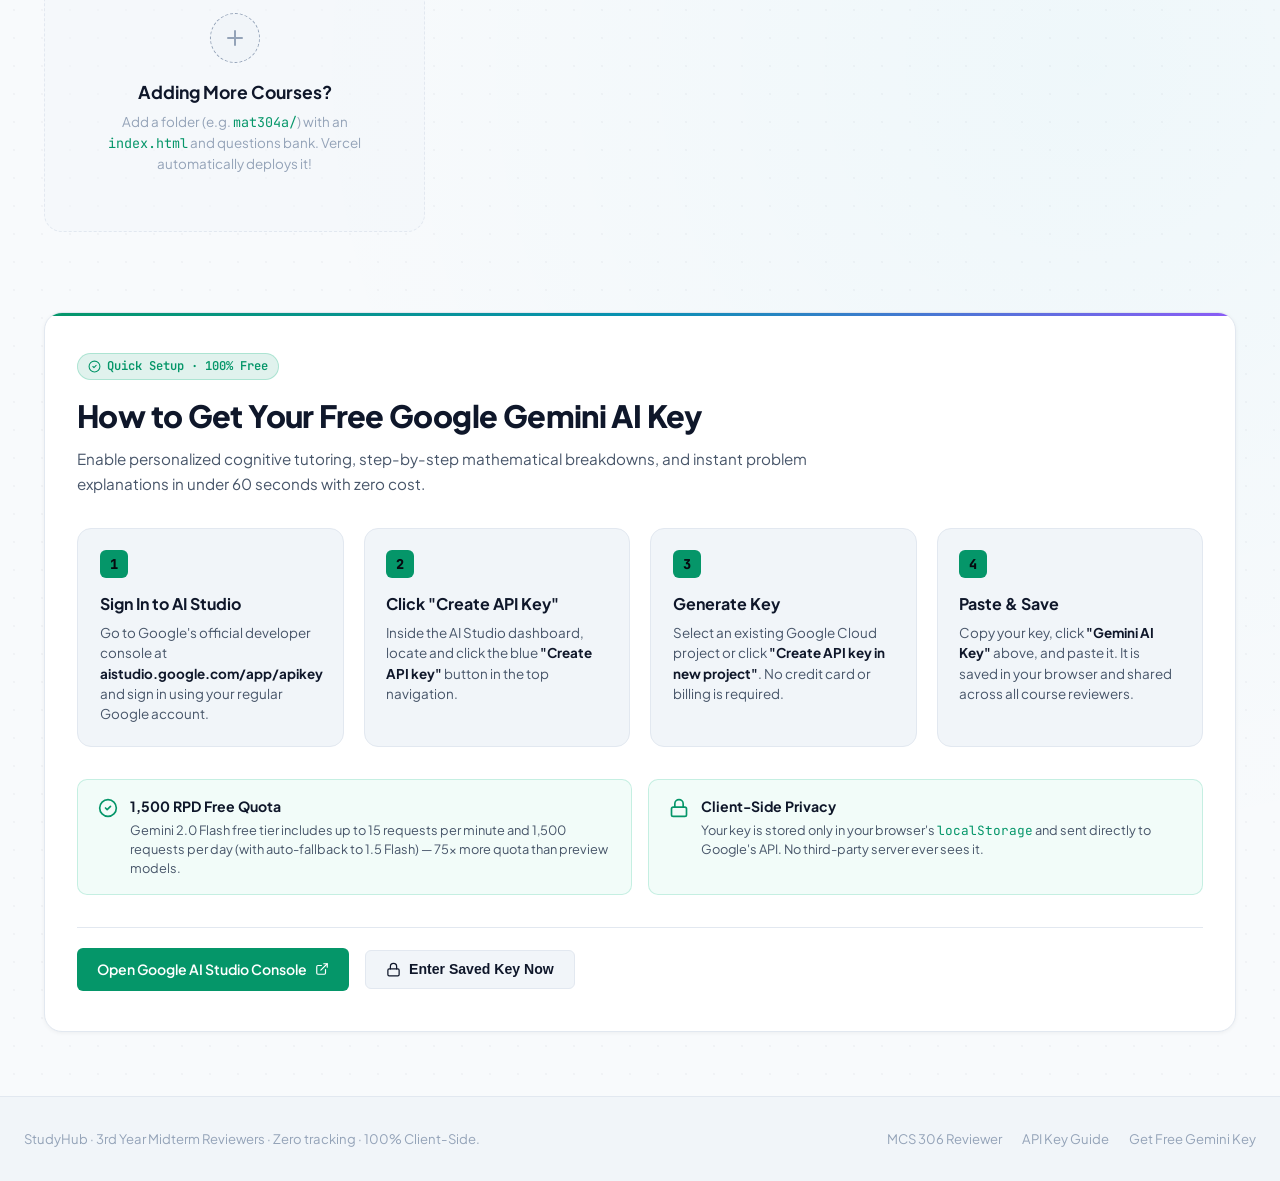
==== commit aebc50be: "feat: implement complete MCS 305 reviewer application with modules, analytics, review screens, and G" ====
--- a/index.html
+++ b/index.html
@@ -78,7 +78,7 @@
         <span class="metric-label">Curriculum Courses</span>
       </div>
       <div class="metric-item">
-        <span class="metric-value">120+</span>
+        <span class="metric-value">330+</span>
         <span class="metric-label">Curated Problems</span>
       </div>
       <div class="metric-item">
@@ -163,40 +163,44 @@
         </div>
       </article>
 
-      <!-- Card 2: MCS 305 (IN CURATION) -->
-      <article class="course-card" 
+      <!-- Card 2: MCS 305 (LIVE & READY) -->
+      <article class="course-card active-course" 
                data-course-id="mcs305" 
                data-code="MCS 305" 
-               data-title="Software Engineering" 
-               data-tags="software engineering agile scrum sdlc design patterns solid mvc clean architecture automated testing ci cd" 
+               data-title="Systems Analysis and Design" 
+               data-tags="systems analysis design sad sdlc padim agile scrum waterfall prototyping spiral telos feasibility cba npv roi requirements furps dfd gane-sarson yourdon context diagrams gemini flash" 
                data-category="cs">
         <div class="card-top">
           <div class="course-badge-wrap">
-            <span class="course-code-pill upcoming">MCS 305</span>
-            <span class="status-badge in-progress">In Curation</span>
+            <span class="course-code-pill">MCS 305</span>
+            <span class="status-badge live">
+              <span class="pulse-dot" aria-hidden="true"></span>
+              Live · 210 Qs
+            </span>
           </div>
           <div class="card-icon-box" aria-hidden="true">
             <svg width="22" height="22" viewBox="0 0 24 24" fill="none" stroke="currentColor" stroke-width="2" stroke-linecap="round" stroke-linejoin="round"><path d="M16 18l6-6-6-6"/><path d="M8 6l-6 6 6 6"/></svg>
           </div>
         </div>
 
-        <h2 class="card-title">Software Engineering</h2>
+        <h2 class="card-title">Systems Analysis and Design</h2>
         <p class="card-desc">
-          Software development lifecycles, Agile/Scrum methodologies, requirements engineering, architectural design patterns, testing strategies, and CI/CD pipelines.
+          Comprehensive Midterm Active Recall Studio across 7 course modules: Systems Theory, SDLC Lifecycles (PADIM), Fact-Finding &amp; Elicitation, Process Models, TELOS Feasibility &amp; CBA, Requirements Engineering, and DFD Leveling &amp; Balancing.
         </p>
 
         <div class="card-feature-tags">
-          <span class="tag-pill">Agile &amp; Scrum</span>
-          <span class="tag-pill">Design Patterns</span>
-          <span class="tag-pill">System Architecture</span>
-          <span class="tag-pill">Testing Drills</span>
+          <span class="tag-pill">210 Curated Qs</span>
+          <span class="tag-pill">7 Course Modules</span>
+          <span class="tag-pill">Cognitive AI Tutor</span>
+          <span class="tag-pill">Topic Mastery Analytics</span>
         </div>
 
         <div class="card-footer">
-          <span class="card-meta-stat">Midterm Deck</span>
-          <button type="button" class="btn-disabled" disabled aria-disabled="true">
-            <span>In Curation</span>
-          </button>
+          <span class="card-meta-stat">Midterm Examination</span>
+          <a href="mcs305/index.html" class="btn-launch" title="Launch MCS 305 Midterm Reviewer">
+            <span>Launch Reviewer</span>
+            <svg width="14" height="14" viewBox="0 0 24 24" fill="none" stroke="currentColor" stroke-width="2" stroke-linecap="round" stroke-linejoin="round" aria-hidden="true"><path d="m9 18 6-6-6-6"/></svg>
+          </a>
         </div>
       </article>
 
--- a/hub.css
+++ b/hub.css
@@ -229,50 +229,142 @@
 }
 
 .header-actions {
-  display: flex;
-  align-items: center;
-  gap: 0.65rem;
+  display: inline-flex;
+  align-items: center;
+  gap: 0.5rem;
+  flex-shrink: 0;
+  flex-wrap: nowrap;
 }
 
 .btn-header {
   display: inline-flex;
   align-items: center;
+  justify-content: center;
   gap: 0.45rem;
-  padding: 0.48rem 0.85rem;
-  border-radius: var(--radius-sm);
-  background: var(--surface-card);
+  height: 38px;
+  padding: 0 0.85rem;
+  border-radius: var(--radius-full);
+  background: rgba(255, 255, 255, 0.04);
   border: 1px solid var(--border-subtle);
   color: var(--text-secondary);
   font-size: 0.82rem;
   font-weight: 500;
   cursor: pointer;
-  transition: all var(--transition-fast);
   text-decoration: none;
+  white-space: nowrap;
+  user-select: none;
+  -webkit-user-select: none;
+  transition: background-color 150ms ease-out, border-color 150ms ease-out, color 150ms ease-out, transform 140ms ease-out, box-shadow 150ms ease-out;
+}
+
+[data-theme="light"] .btn-header {
+  background: rgba(0, 0, 0, 0.035);
 }
 
 .btn-header:hover {
-  background: var(--surface-subtle);
+  background: rgba(255, 255, 255, 0.08);
   color: var(--text-primary);
   border-color: var(--border-hover);
 }
 
+[data-theme="light"] .btn-header:hover {
+  background: rgba(0, 0, 0, 0.06);
+}
+
+.btn-header:active,
+.theme-toggle-btn:active {
+  transform: scale(0.96);
+}
+
+/* AI Tutoring Status Pill Button */
+.btn-header-ai {
+  font-family: var(--font-mono);
+  font-weight: 600;
+  font-size: 0.78rem;
+  letter-spacing: 0.01em;
+  background: rgba(16, 185, 129, 0.08);
+  border-color: rgba(16, 185, 129, 0.28);
+  color: var(--accent-teal);
+  padding: 0 0.85rem;
+  gap: 0.5rem;
+}
+
+.btn-header-ai:hover {
+  background: rgba(16, 185, 129, 0.14);
+  border-color: rgba(16, 185, 129, 0.5);
+  color: #34d399;
+  box-shadow: 0 0 14px rgba(16, 185, 129, 0.2);
+}
+
+[data-theme="light"] .btn-header-ai {
+  background: rgba(16, 185, 129, 0.09);
+  border-color: rgba(16, 185, 129, 0.32);
+}
+
+.ai-status-indicator {
+  width: 7px;
+  height: 7px;
+  border-radius: 50%;
+  background: var(--accent-teal);
+  box-shadow: 0 0 8px var(--accent-teal);
+  flex-shrink: 0;
+  animation: pulse-ring 2s cubic-bezier(0.455, 0.03, 0.515, 0.955) infinite;
+}
+
+/* AI Status Paused State */
+.btn-header-ai.ai-paused {
+  background: rgba(245, 158, 11, 0.08);
+  border-color: rgba(245, 158, 11, 0.28);
+  color: var(--accent-amber);
+}
+
+.btn-header-ai.ai-paused:hover {
+  background: rgba(245, 158, 11, 0.14);
+  border-color: rgba(245, 158, 11, 0.5);
+  color: #fbbf24;
+  box-shadow: 0 0 14px rgba(245, 158, 11, 0.2);
+}
+
+[data-theme="light"] .btn-header-ai.ai-paused {
+  background: rgba(245, 158, 11, 0.09);
+  border-color: rgba(245, 158, 11, 0.32);
+}
+
+.btn-header-ai.ai-paused .ai-status-indicator {
+  background: var(--accent-amber);
+  box-shadow: 0 0 6px var(--accent-amber);
+  animation: none;
+}
+
 .theme-toggle-btn {
-  width: 36px;
-  height: 36px;
-  border-radius: var(--radius-sm);
-  background: var(--surface-card);
+  width: 38px;
+  height: 38px;
+  min-width: 38px;
+  border-radius: var(--radius-full);
+  background: rgba(255, 255, 255, 0.04);
   border: 1px solid var(--border-subtle);
   color: var(--text-secondary);
-  display: flex;
+  display: inline-flex;
   align-items: center;
   justify-content: center;
   cursor: pointer;
-  transition: all var(--transition-fast);
+  user-select: none;
+  -webkit-user-select: none;
+  transition: background-color 150ms ease-out, border-color 150ms ease-out, color 150ms ease-out, transform 140ms ease-out, box-shadow 150ms ease-out;
+}
+
+[data-theme="light"] .theme-toggle-btn {
+  background: rgba(0, 0, 0, 0.035);
 }
 
 .theme-toggle-btn:hover {
   color: var(--text-primary);
-  border-color: var(--accent-teal);
+  border-color: var(--border-hover);
+  background: rgba(255, 255, 255, 0.08);
+}
+
+[data-theme="light"] .theme-toggle-btn:hover {
+  background: rgba(0, 0, 0, 0.06);
 }
 
 .theme-toggle-btn .icon-moon {
@@ -1234,7 +1326,7 @@
 
 .toast {
   background: var(--surface-elevated);
-  border: 1px solid var(--accent-teal);
+  border: 1px solid var(--border-subtle);
   color: var(--text-primary);
   padding: 10px 16px;
   border-radius: var(--radius-md);
@@ -1243,9 +1335,48 @@
   font-weight: 500;
   display: flex;
   align-items: center;
-  gap: 8px;
+  gap: 10px;
   pointer-events: auto;
   animation: toast-in 0.25s cubic-bezier(0.16, 1, 0.3, 1) forwards;
+}
+
+.toast-icon {
+  display: inline-flex;
+  align-items: center;
+  justify-content: center;
+  flex-shrink: 0;
+}
+
+.toast-icon svg {
+  display: block;
+}
+
+.toast-success {
+  border-color: rgba(16, 185, 129, 0.4);
+}
+.toast-success .toast-icon {
+  color: var(--accent-teal);
+}
+
+.toast-pause {
+  border-color: rgba(245, 158, 11, 0.35);
+}
+.toast-pause .toast-icon {
+  color: var(--accent-amber);
+}
+
+.toast-warning {
+  border-color: rgba(245, 158, 11, 0.4);
+}
+.toast-warning .toast-icon {
+  color: var(--accent-amber);
+}
+
+.toast-info {
+  border-color: rgba(6, 182, 212, 0.35);
+}
+.toast-info .toast-icon {
+  color: var(--accent-cyan);
 }
 
 @keyframes toast-in {
@@ -1477,6 +1608,59 @@
    ========================================================================== */
 
 @media (max-width: 768px) {
+  /* Header Tablet/Mobile Optimization */
+  .site-header {
+    padding: calc(0.65rem + var(--safe-area-top)) calc(1rem + var(--safe-area-right)) 0.65rem calc(1rem + var(--safe-area-left));
+  }
+
+  .header-container {
+    gap: 0.5rem;
+    flex-wrap: nowrap;
+  }
+
+  .brand {
+    gap: 0.55rem;
+    min-width: 0;
+    flex-shrink: 0;
+  }
+
+  .brand-sub {
+    display: none; /* Keep header strictly on a single line and eliminate clutter on touch screens */
+  }
+
+  .brand-name {
+    font-size: 0.95rem;
+    white-space: nowrap;
+  }
+
+  .header-actions {
+    gap: 0.4rem;
+    flex-shrink: 0;
+  }
+
+  /* Compact secondary buttons into sleek, accessible icon pills */
+  #btn-open-api-modal .btn-header-label,
+  .header-actions .btn-header[href="#api-guide"] .btn-header-label {
+    display: none;
+  }
+
+  #btn-open-api-modal,
+  .header-actions .btn-header[href="#api-guide"] {
+    width: 38px;
+    height: 38px;
+    min-width: 38px;
+    padding: 0;
+    justify-content: center;
+    border-radius: var(--radius-full);
+  }
+
+  .btn-header-ai {
+    height: 38px;
+    padding: 0 0.65rem;
+    gap: 0.4rem;
+    font-size: 0.76rem;
+  }
+
   .hero-section {
     padding: 2.25rem 1.25rem 1.5rem;
   }
@@ -1489,15 +1673,7 @@
 @media (max-width: 640px) {
   /* Site Header Compact Layout */
   .site-header {
-    padding: calc(0.6rem + var(--safe-area-top)) calc(0.85rem + var(--safe-area-right)) 0.6rem calc(0.85rem + var(--safe-area-left));
-  }
-
-  .header-container {
-    gap: 0.5rem;
-  }
-
-  .brand {
-    gap: 0.5rem;
+    padding: calc(0.55rem + var(--safe-area-top)) calc(0.85rem + var(--safe-area-right)) 0.55rem calc(0.85rem + var(--safe-area-left));
   }
 
   .brand-icon {
@@ -1508,7 +1684,7 @@
   }
 
   .brand-name {
-    font-size: 0.95rem;
+    font-size: 0.92rem;
     gap: 0.3rem;
   }
 
@@ -1517,30 +1693,8 @@
     padding: 1px 4px;
   }
 
-  .brand-sub {
-    font-size: 0.68rem;
-  }
-
   .header-actions {
     gap: 0.35rem;
-  }
-
-  .btn-header {
-    padding: 0.42rem 0.65rem;
-    font-size: 0.76rem;
-    min-height: 38px;
-    gap: 0.35rem;
-  }
-
-  .btn-header svg {
-    width: 14px;
-    height: 14px;
-  }
-
-  .theme-toggle-btn {
-    width: 38px;
-    height: 38px;
-    min-width: 38px;
   }
 
   /* Hero Section */
@@ -1877,20 +2031,18 @@
 }
 
 @media (max-width: 480px) {
-  /* Brand lockup compression */
-  .brand-sub {
-    display: none; /* Hide subtitle on compact viewports to keep single-line header */
-  }
-
-  /* Hide verbose text on secondary header link */
-  .header-actions .btn-header[href="#api-guide"] .btn-header-label {
+  /* Hide redundant guide button in header on tight viewports to preserve clean single-line bar */
+  .header-actions .btn-header[href="#api-guide"] {
     display: none;
   }
 
-  .header-actions .btn-header[href="#api-guide"] {
-    padding: 0.42rem 0.55rem;
-    min-width: 38px;
-    justify-content: center;
+  .btn-header-ai {
+    padding: 0 0.55rem;
+    gap: 0.35rem;
+  }
+
+  #header-ai-status-text {
+    font-size: 0.74rem;
   }
 
   /* Modal API Input stack */
@@ -1922,23 +2074,45 @@
 }
 
 @media (max-width: 360px) {
-  /* Ultra-compact screens (iPhone SE 1st gen, tight Androids) */
+  /* Ultra-compact screens (iPhone SE 1st gen, tight Androids 320px-360px) */
   .brand-tag {
     display: none;
   }
 
-  #btn-open-api-modal .btn-header-label {
-    display: none;
-  }
-
-  #btn-open-api-modal {
-    padding: 0.42rem 0.55rem;
-    min-width: 38px;
-    justify-content: center;
+  .brand-icon {
+    width: 28px;
+    height: 28px;
+    font-size: 0.78rem;
+  }
+
+  .brand-name {
+    font-size: 0.88rem;
+  }
+
+  .header-actions {
+    gap: 0.25rem;
+  }
+
+  #btn-open-api-modal,
+  .theme-toggle-btn {
+    width: 34px;
+    height: 34px;
+    min-width: 34px;
+  }
+
+  .btn-header-ai {
+    height: 34px;
+    padding: 0 0.45rem;
+    gap: 0.3rem;
+  }
+
+  .btn-header-ai .ai-status-indicator {
+    width: 6px;
+    height: 6px;
   }
 
   #header-ai-status-text {
-    font-size: 0.72rem;
+    font-size: 0.68rem;
   }
 
   .hero-title {
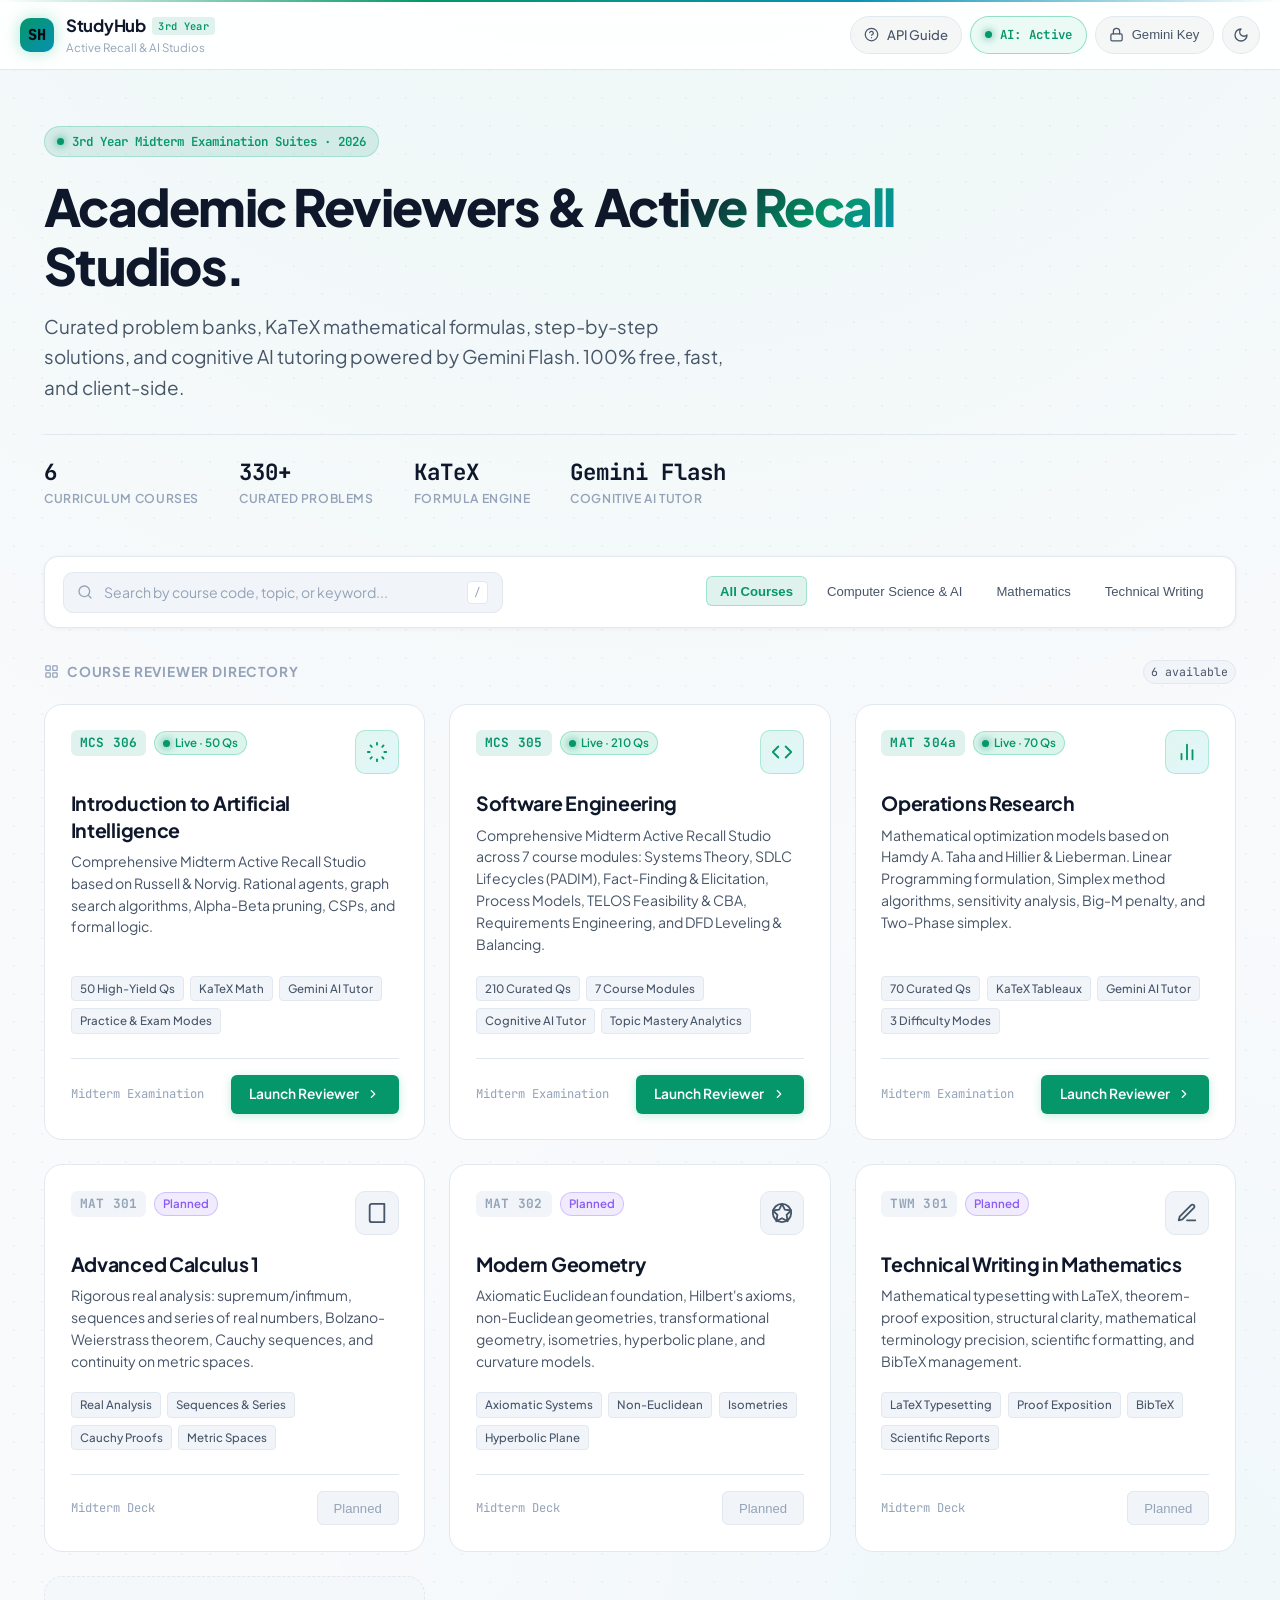
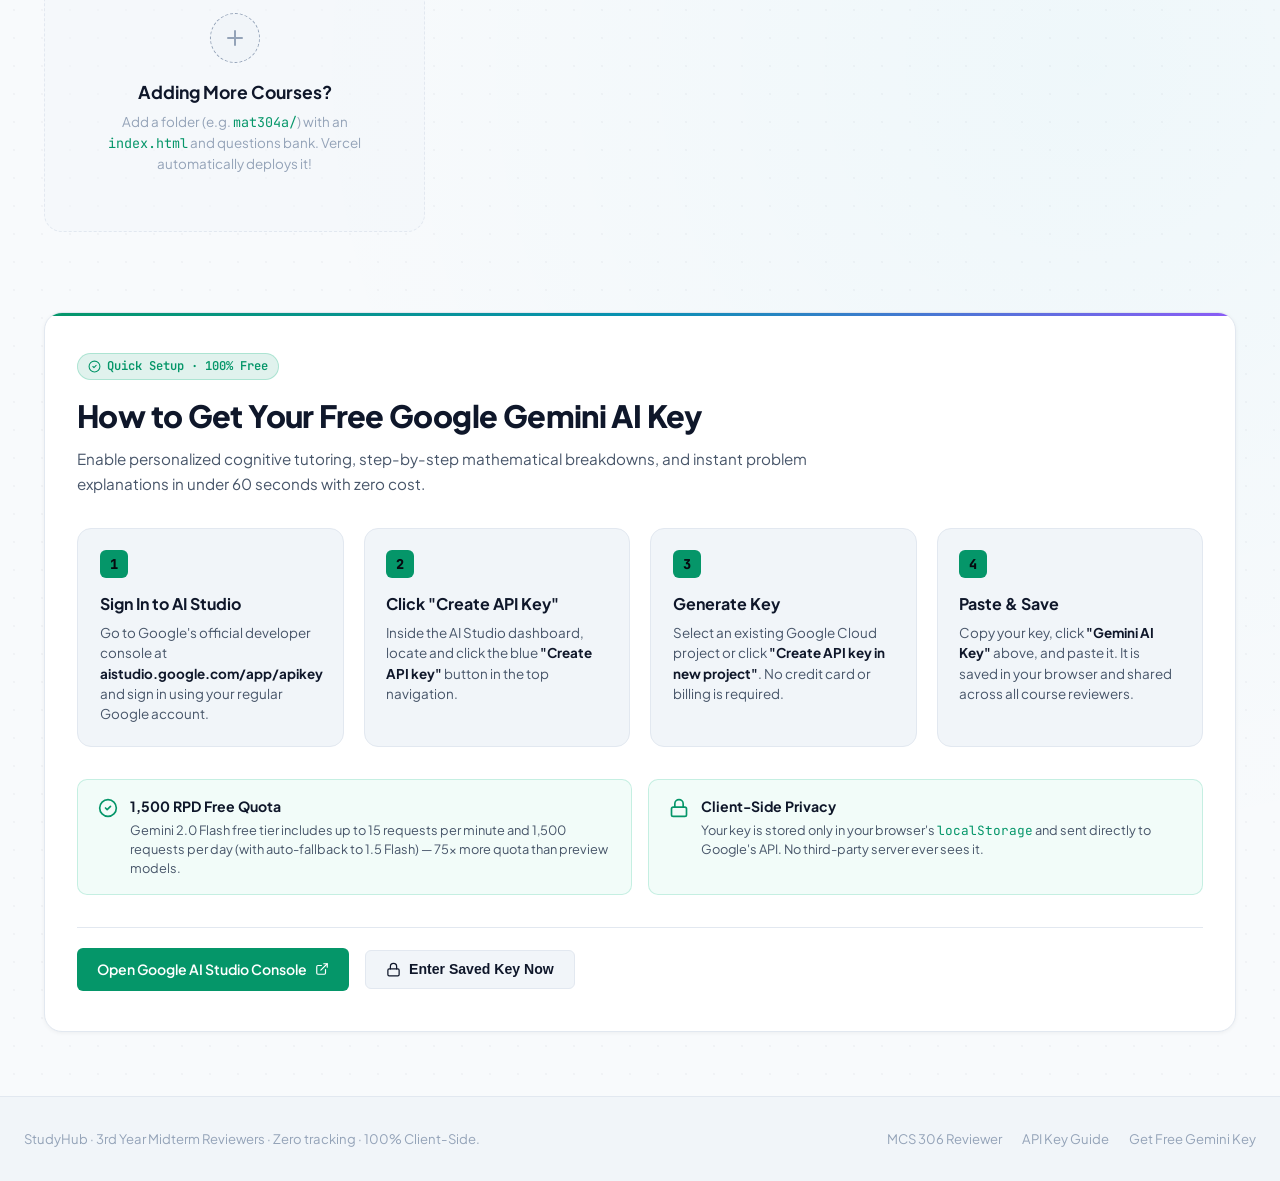
==== commit 13655b29: "Rename MCS 305 course from Systems Analysis & Design to Software Engineering" ====
--- a/index.html
+++ b/index.html
@@ -167,8 +167,8 @@
       <article class="course-card active-course" 
                data-course-id="mcs305" 
                data-code="MCS 305" 
-               data-title="Systems Analysis and Design" 
-               data-tags="systems analysis design sad sdlc padim agile scrum waterfall prototyping spiral telos feasibility cba npv roi requirements furps dfd gane-sarson yourdon context diagrams gemini flash" 
+               data-title="Software Engineering" 
+               data-tags="software engineering se systems analysis design sad sdlc padim agile scrum waterfall prototyping spiral telos feasibility cba npv roi requirements furps dfd gane-sarson yourdon context diagrams gemini flash" 
                data-category="cs">
         <div class="card-top">
           <div class="course-badge-wrap">
@@ -183,7 +183,7 @@
           </div>
         </div>
 
-        <h2 class="card-title">Systems Analysis and Design</h2>
+        <h2 class="card-title">Software Engineering</h2>
         <p class="card-desc">
           Comprehensive Midterm Active Recall Studio across 7 course modules: Systems Theory, SDLC Lifecycles (PADIM), Fact-Finding &amp; Elicitation, Process Models, TELOS Feasibility &amp; CBA, Requirements Engineering, and DFD Leveling &amp; Balancing.
         </p>
@@ -197,7 +197,7 @@
 
         <div class="card-footer">
           <span class="card-meta-stat">Midterm Examination</span>
-          <a href="mcs305/index.html" class="btn-launch" title="Launch MCS 305 Midterm Reviewer">
+          <a href="./mcs305/" class="btn-launch" title="Launch MCS 305 Midterm Reviewer">
             <span>Launch Reviewer</span>
             <svg width="14" height="14" viewBox="0 0 24 24" fill="none" stroke="currentColor" stroke-width="2" stroke-linecap="round" stroke-linejoin="round" aria-hidden="true"><path d="m9 18 6-6-6-6"/></svg>
           </a>
@@ -532,6 +532,14 @@
                   <span class="course-toggle-sub">Artificial Intelligence</span>
                 </div>
               </label>
+              <label class="course-toggle-item" for="toggle-ai-mcs305">
+                <input type="checkbox" id="toggle-ai-mcs305" class="course-ai-checkbox" data-course="mcs305" checked>
+                <span class="course-toggle-custom-check"></span>
+                <div class="course-toggle-text-wrap">
+                  <span class="course-toggle-title">MCS 305</span>
+                  <span class="course-toggle-sub">Software Engineering</span>
+                </div>
+              </label>
               <label class="course-toggle-item" for="toggle-ai-mat304a">
                 <input type="checkbox" id="toggle-ai-mat304a" class="course-ai-checkbox" data-course="mat304a" checked>
                 <span class="course-toggle-custom-check"></span>
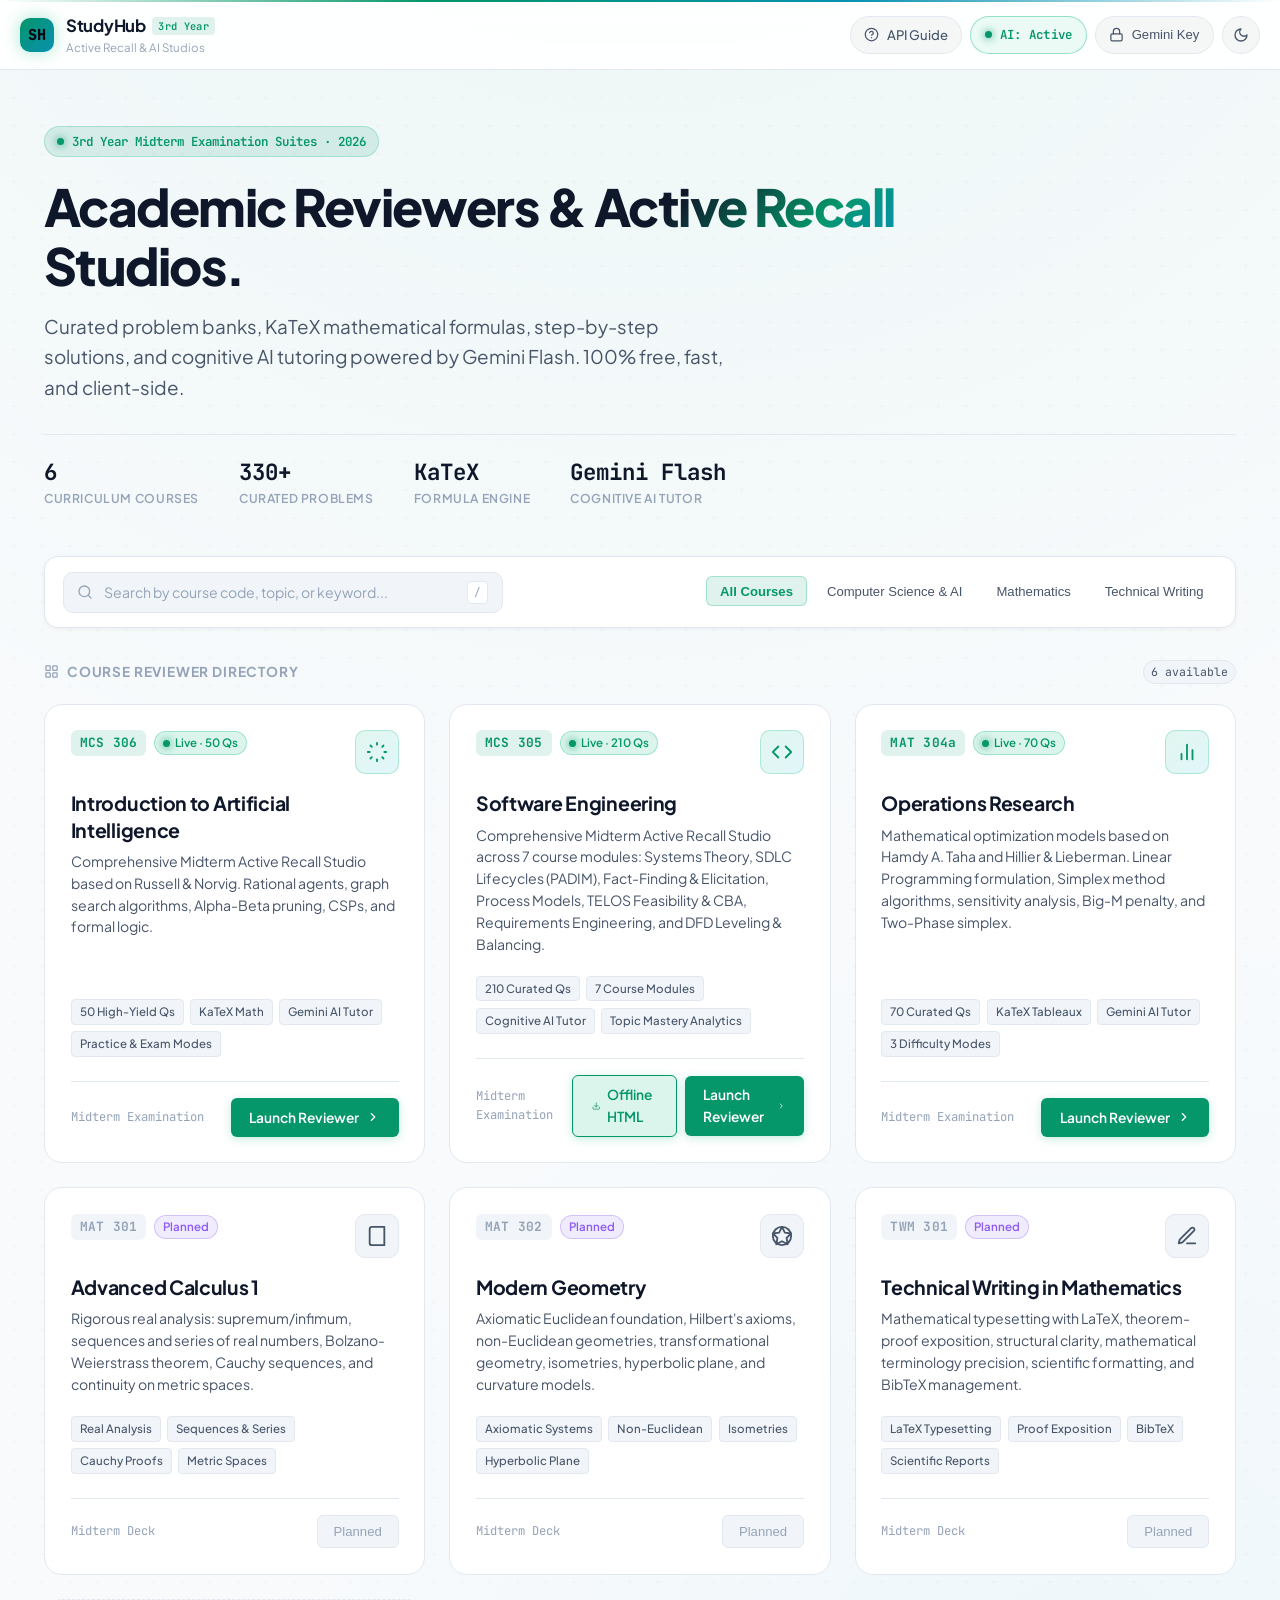
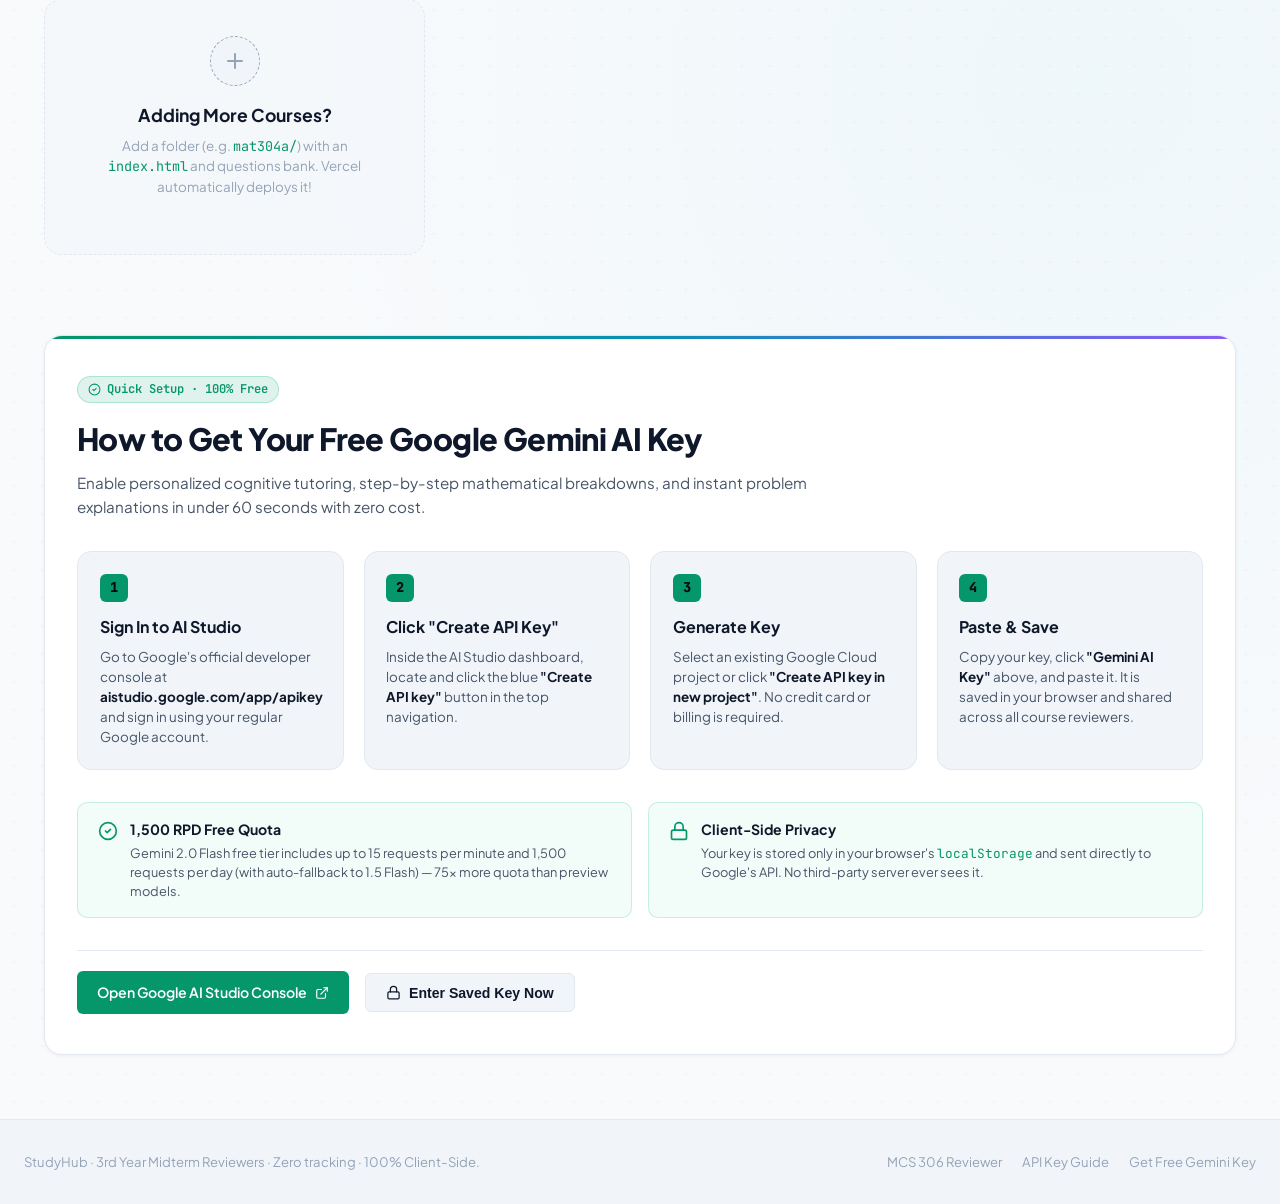
==== commit 3647cec6: "feat: introduce standalone offline mode for MCS 305 with integrated build script and offline-capable" ====
--- a/index.html
+++ b/index.html
@@ -197,10 +197,16 @@
 
         <div class="card-footer">
           <span class="card-meta-stat">Midterm Examination</span>
-          <a href="./mcs305/" class="btn-launch" title="Launch MCS 305 Midterm Reviewer">
-            <span>Launch Reviewer</span>
-            <svg width="14" height="14" viewBox="0 0 24 24" fill="none" stroke="currentColor" stroke-width="2" stroke-linecap="round" stroke-linejoin="round" aria-hidden="true"><path d="m9 18 6-6-6-6"/></svg>
-          </a>
+          <div style="display: flex; gap: 8px; align-items: center;">
+            <a href="./mcs305_offline.html" download="mcs305_offline.html" class="btn-launch" style="background: rgba(16, 185, 129, 0.15); border: 1px solid var(--accent-teal, #10B981); color: var(--accent-teal, #10B981);" title="Download Single-File HTML for 100% Offline Phone Study">
+              <svg width="14" height="14" viewBox="0 0 24 24" fill="none" stroke="currentColor" stroke-width="2" stroke-linecap="round" stroke-linejoin="round" aria-hidden="true"><path d="M21 15v4a2 2 0 0 1-2 2H5a2 2 0 0 1-2-2v-4"/><polyline points="7 10 12 15 17 10"/><line x1="12" y1="15" x2="12" y2="3"/></svg>
+              <span>Offline HTML</span>
+            </a>
+            <a href="./mcs305/" class="btn-launch" title="Launch MCS 305 Midterm Reviewer">
+              <span>Launch Reviewer</span>
+              <svg width="14" height="14" viewBox="0 0 24 24" fill="none" stroke="currentColor" stroke-width="2" stroke-linecap="round" stroke-linejoin="round" aria-hidden="true"><path d="m9 18 6-6-6-6"/></svg>
+            </a>
+          </div>
         </div>
       </article>
 
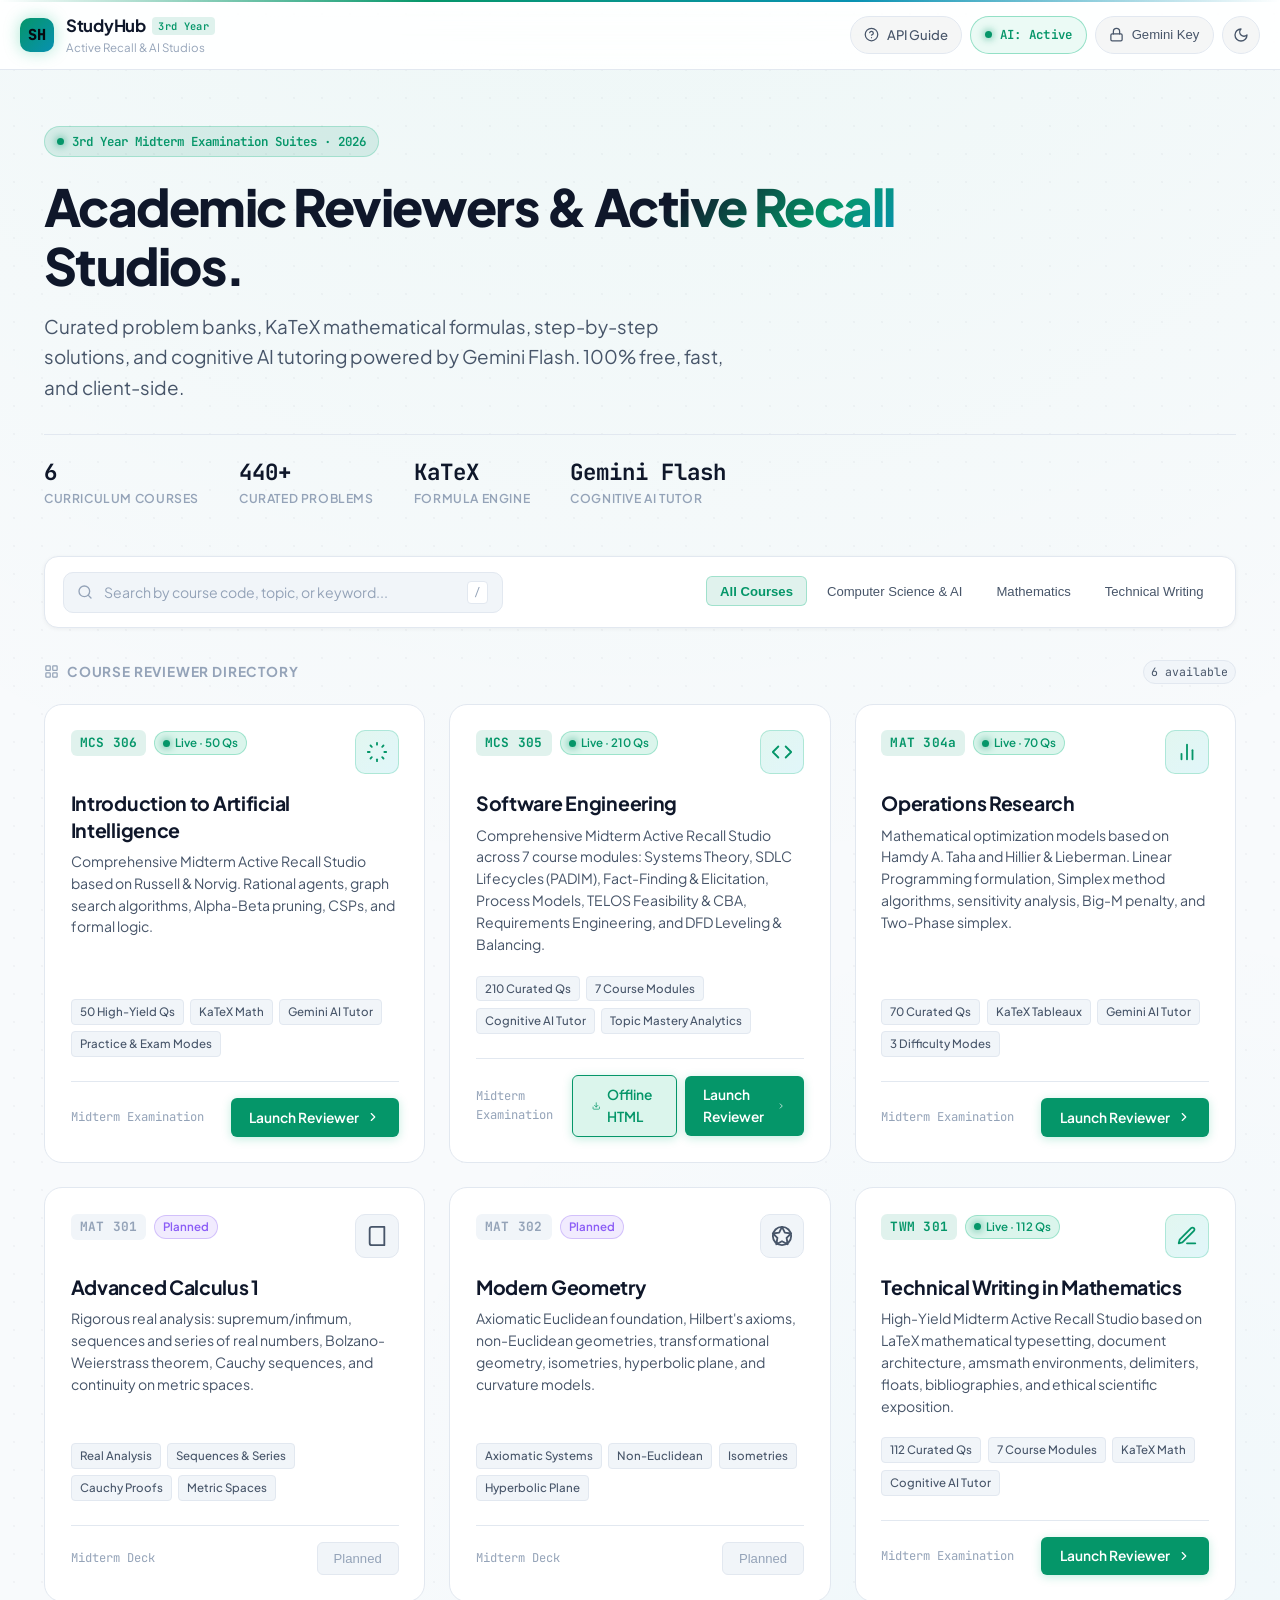
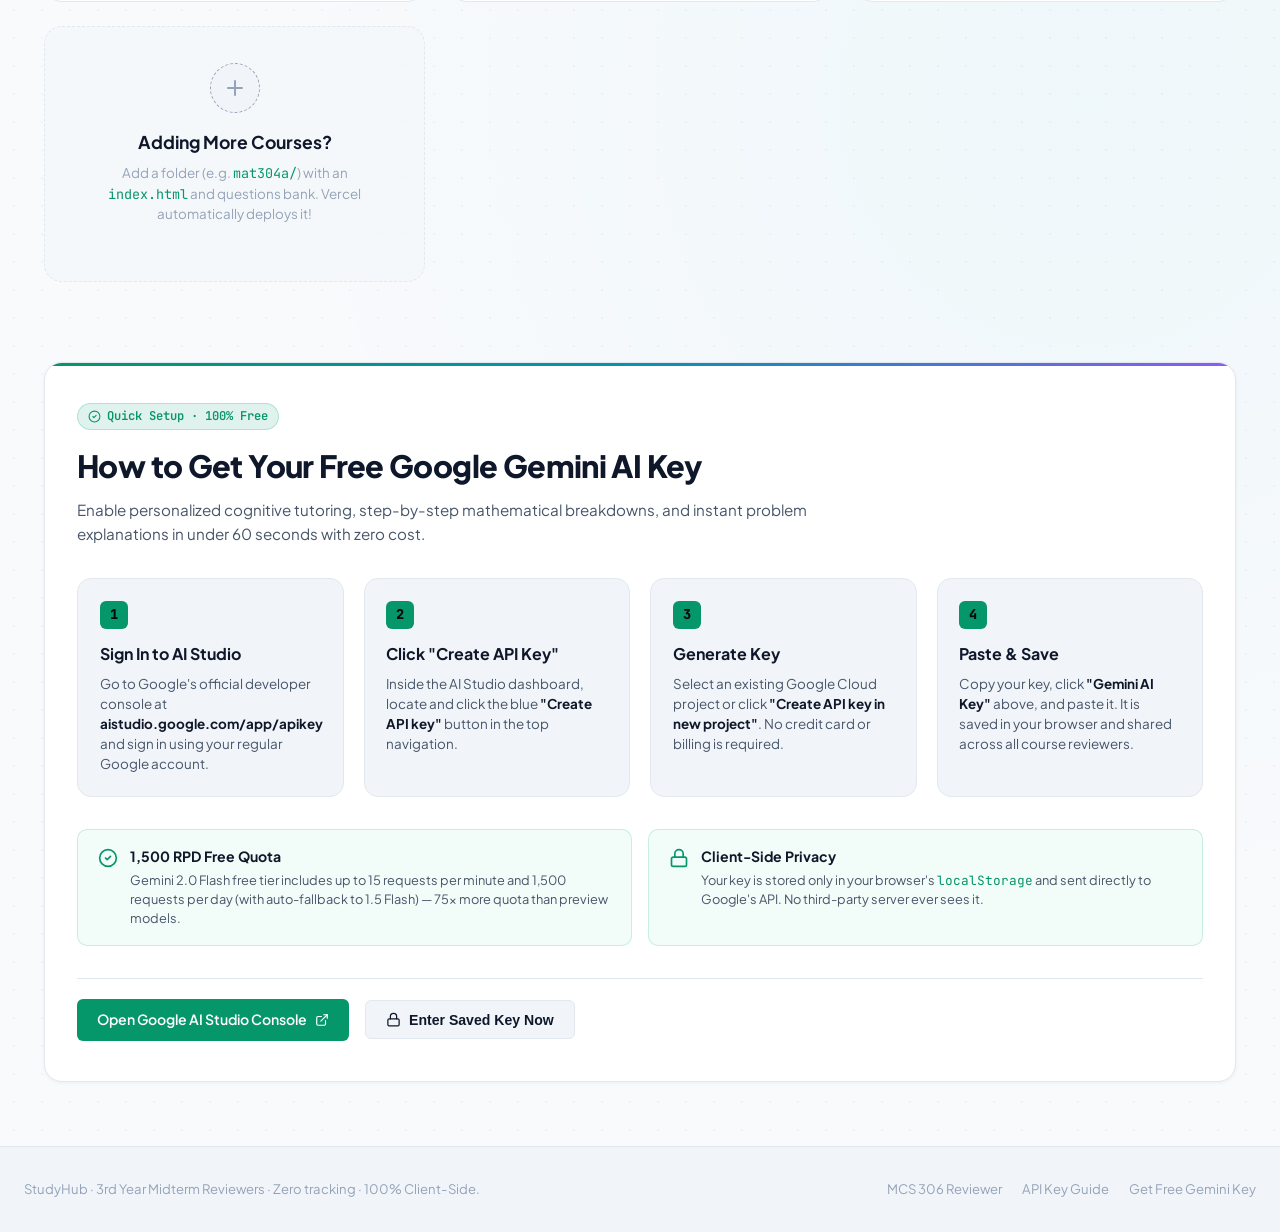
==== commit b8cb3a45: "feat(twm301): align architecture with StudyHub suite, remove instructor traces, and add academic ref" ====
--- a/index.html
+++ b/index.html
@@ -78,7 +78,7 @@
         <span class="metric-label">Curriculum Courses</span>
       </div>
       <div class="metric-item">
-        <span class="metric-value">330+</span>
+        <span class="metric-value">440+</span>
         <span class="metric-label">Curated Problems</span>
       </div>
       <div class="metric-item">
@@ -325,17 +325,20 @@
         </div>
       </article>
 
-      <!-- Card 6: TWM 301 (PLANNED) -->
-      <article class="course-card" 
+      <!-- Card 6: TWM 301 (LIVE & READY) -->
+      <article class="course-card active-course" 
                data-course-id="twm301" 
                data-code="TWM 301" 
                data-title="Technical Writing in Mathematics" 
-               data-tags="technical writing mathematics latex typesetting bibtex theorem lemma proofs academic publishing scientific papers" 
+               data-tags="technical writing mathematics latex typesetting bibtex amsmath document architecture floats tables figures cross-referencing ethics gemini flash" 
                data-category="writing">
         <div class="card-top">
           <div class="course-badge-wrap">
-            <span class="course-code-pill upcoming">TWM 301</span>
-            <span class="status-badge planned">Planned</span>
+            <span class="course-code-pill">TWM 301</span>
+            <span class="status-badge live">
+              <span class="pulse-dot" aria-hidden="true"></span>
+              Live · 112 Qs
+            </span>
           </div>
           <div class="card-icon-box" aria-hidden="true">
             <svg width="22" height="22" viewBox="0 0 24 24" fill="none" stroke="currentColor" stroke-width="2" stroke-linecap="round" stroke-linejoin="round"><path d="M12 20h9"/><path d="M16.5 3.5a2.121 2.121 0 0 1 3 3L7 19l-4 1 1-4L16.5 3.5z"/></svg>
@@ -344,21 +347,22 @@
 
         <h2 class="card-title">Technical Writing in Mathematics</h2>
         <p class="card-desc">
-          Mathematical typesetting with LaTeX, theorem-proof exposition, structural clarity, mathematical terminology precision, scientific formatting, and BibTeX management.
+          High-Yield Midterm Active Recall Studio based on LaTeX mathematical typesetting, document architecture, amsmath environments, delimiters, floats, bibliographies, and ethical scientific exposition.
         </p>
 
         <div class="card-feature-tags">
-          <span class="tag-pill">LaTeX Typesetting</span>
-          <span class="tag-pill">Proof Exposition</span>
-          <span class="tag-pill">BibTeX</span>
-          <span class="tag-pill">Scientific Reports</span>
+          <span class="tag-pill">112 Curated Qs</span>
+          <span class="tag-pill">7 Course Modules</span>
+          <span class="tag-pill">KaTeX Math</span>
+          <span class="tag-pill">Cognitive AI Tutor</span>
         </div>
 
         <div class="card-footer">
-          <span class="card-meta-stat">Midterm Deck</span>
-          <button type="button" class="btn-disabled" disabled aria-disabled="true">
-            <span>Planned</span>
-          </button>
+          <span class="card-meta-stat">Midterm Examination</span>
+          <a href="./twm301/" class="btn-launch" title="Launch TWM 301 Midterm Reviewer">
+            <span>Launch Reviewer</span>
+            <svg width="14" height="14" viewBox="0 0 24 24" fill="none" stroke="currentColor" stroke-width="2" stroke-linecap="round" stroke-linejoin="round" aria-hidden="true"><path d="m9 18 6-6-6-6"/></svg>
+          </a>
         </div>
       </article>
 
@@ -554,6 +558,14 @@
                   <span class="course-toggle-sub">Operations Research I</span>
                 </div>
               </label>
+              <label class="course-toggle-item" for="toggle-ai-twm301">
+                <input type="checkbox" id="toggle-ai-twm301" class="course-ai-checkbox" data-course="twm301" checked>
+                <span class="course-toggle-custom-check"></span>
+                <div class="course-toggle-text-wrap">
+                  <span class="course-toggle-title">TWM 301</span>
+                  <span class="course-toggle-sub">Technical Writing</span>
+                </div>
+              </label>
             </div>
           </div>
         </div>
